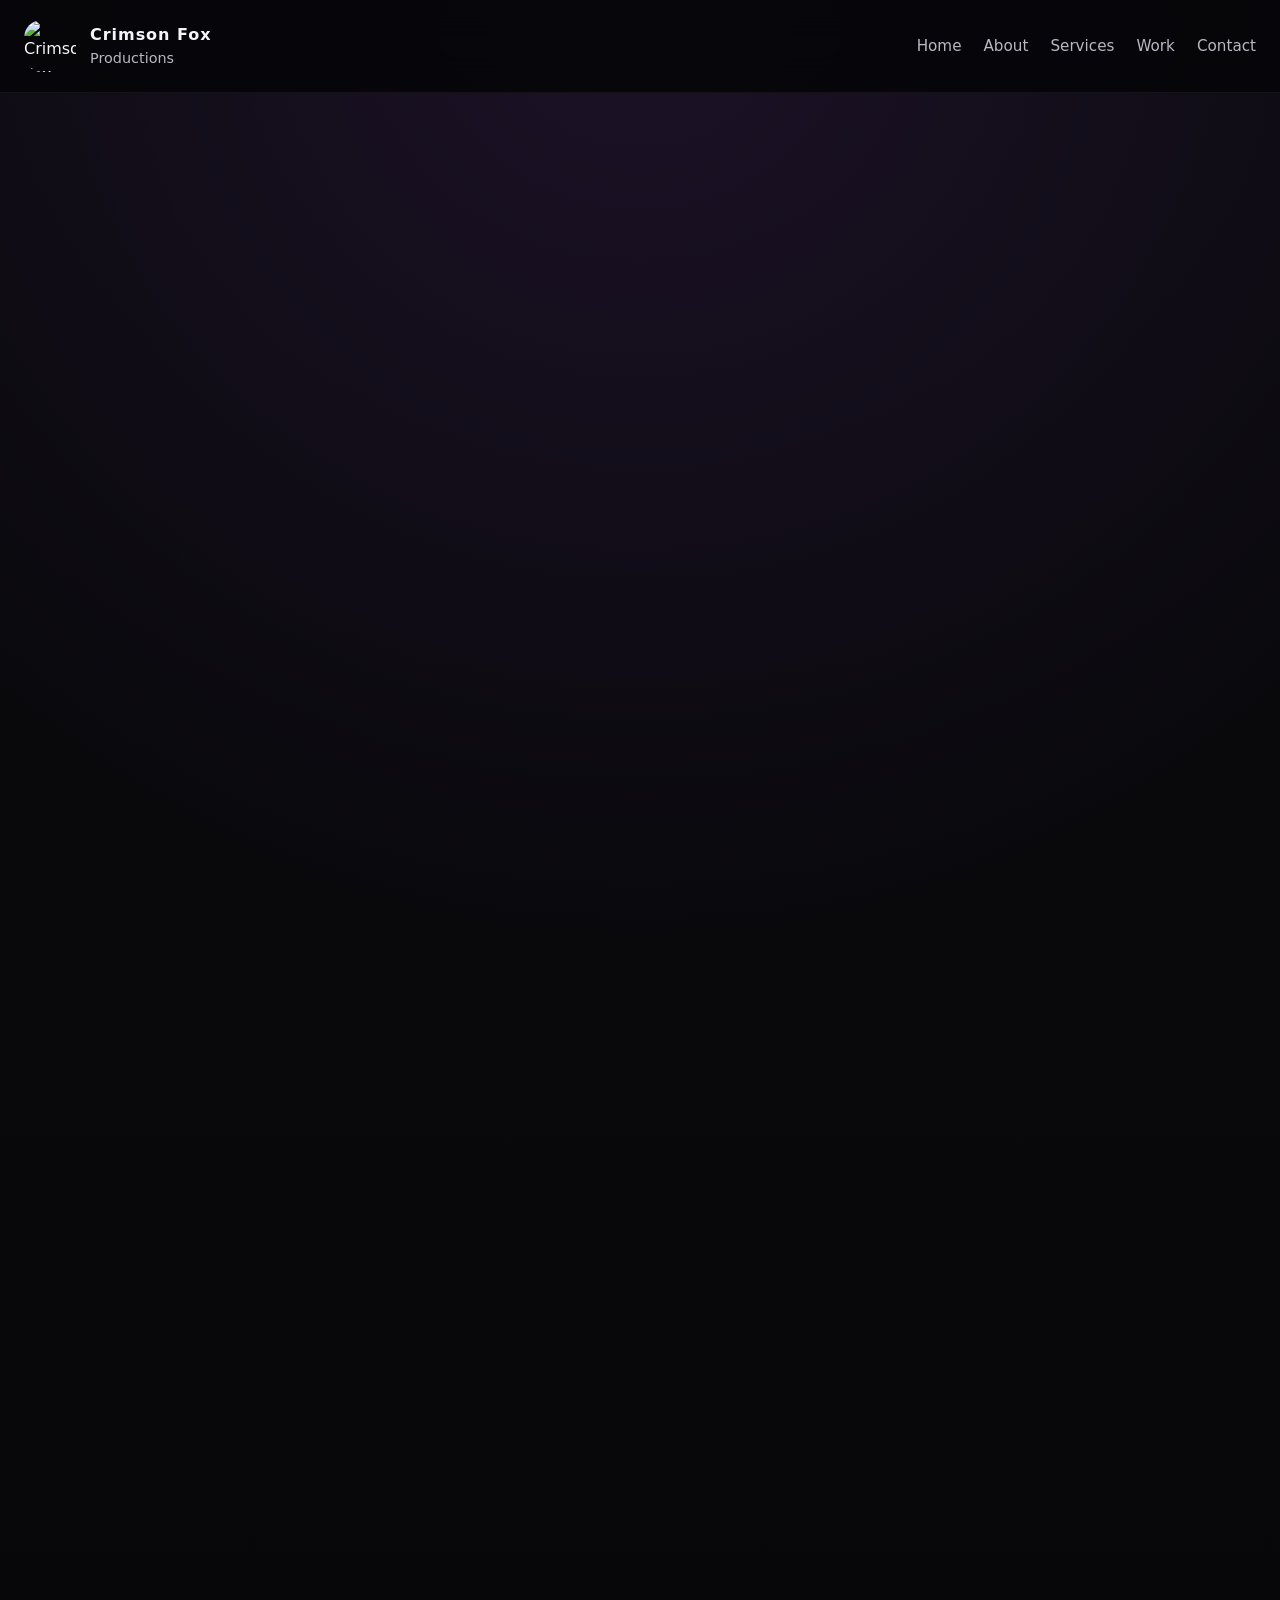
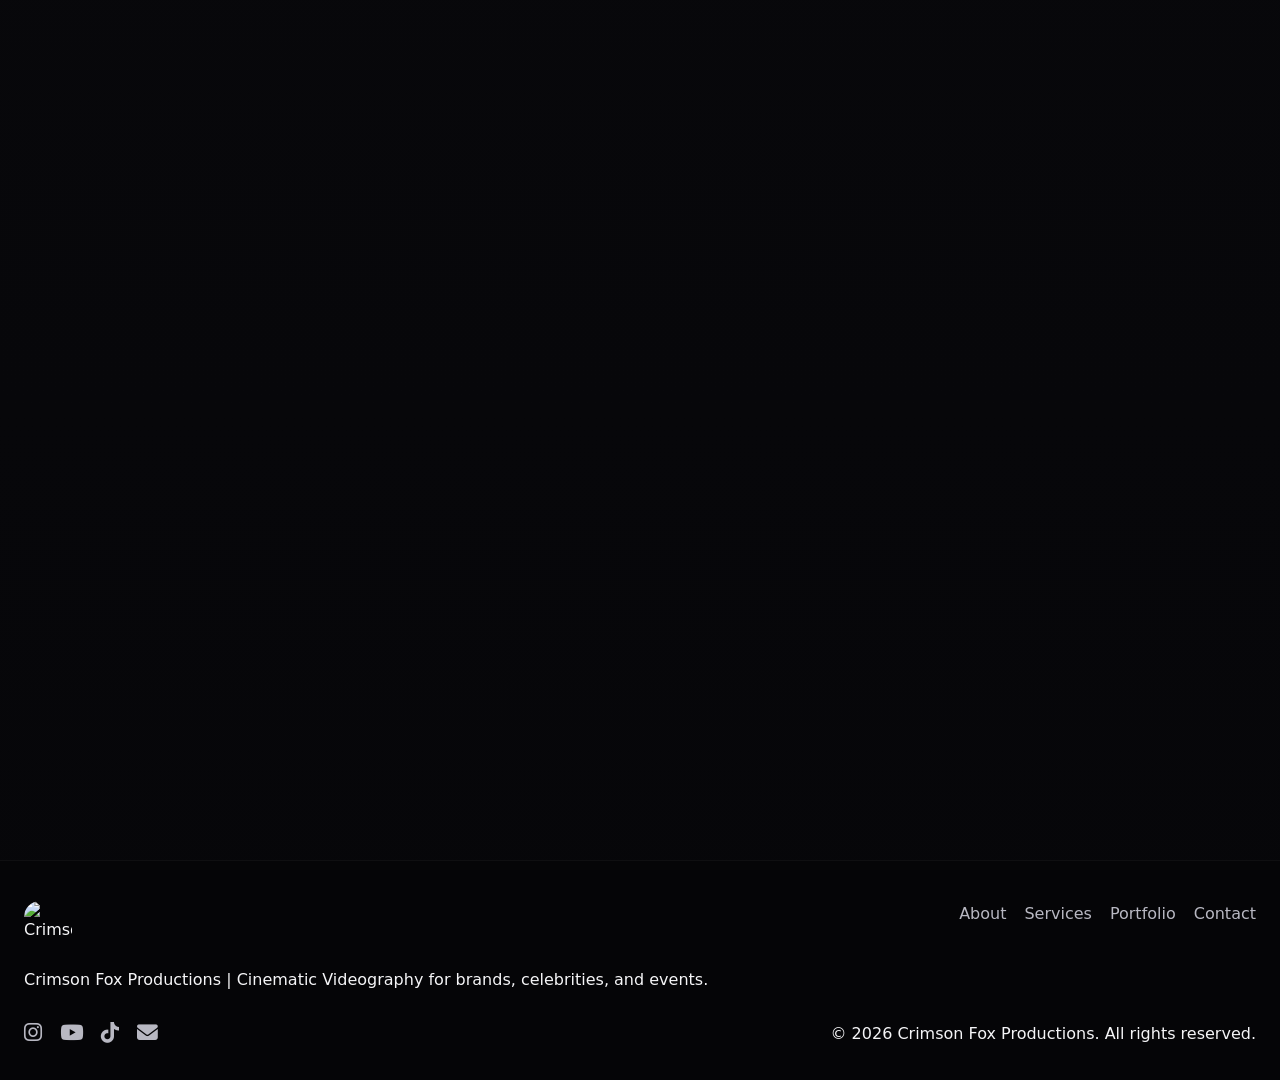
==== projects.html @ b6130e37 "first commit" ====
<!DOCTYPE html>
<html lang="en">
<head>
    <meta charset="UTF-8">
    <meta name="viewport" content="width=device-width, initial-scale=1.0">
    <title>Our Projects | Crimson Fox Productions</title>
    <link rel="stylesheet" href="style.css">
    <link rel="stylesheet" href="https://cdnjs.cloudflare.com/ajax/libs/font-awesome/6.5.0/css/all.min.css" crossorigin="anonymous" referrerpolicy="no-referrer" />
</head>
<body>
    <header class="topbar">
        <div class="brand">
            <img src="asset/IMG_3460.PNG" alt="Crimson Fox Logo" class="logo">
            <div>
                <span class="brand-label">Crimson Fox</span>
                <span class="brand-tag">Productions</span>
            </div>
        </div>
        <button class="menu-toggle" id="menu-toggle" aria-label="Toggle navigation">
            <i class="fas fa-bars"></i>
        </button>
        <nav class="navigation" id="navigation">
            <a href="index.html">Home</a>
            <a href="index.html#about">About</a>
            <a href="index.html#services">Services</a>
            <a href="index.html#work">Work</a>
            <a href="index.html#contact">Contact</a>
        </nav>
    </header>

    <main>
        <section id="our-projects" class="section portfolio reveal">
            <div class="section-heading">
                <span>Our Projects</span>
                <h2>Work across different domains</h2>
            </div>
            <div class="portfolio-grid">
                <article class="project-domain">
                    <h3>Automobiles</h3>
                    <div class="project-embeds">
                        <iframe src="https://www.instagram.com/reel/DThd_-fDQfm/embed/" width="320" height="400" frameborder="0" scrolling="no" allowtransparency="true"></iframe>
                        <a href="https://www.instagram.com/reel/DWITm98CGBz" target="_blank" rel="noreferrer noopener">
                            <img src="https://www.instagram.com/reel/DJLSjQJtHQv" alt="Automobile Reel 2">
                            <span>Automobile Reel 2</span>
                        </a>
                        <a href="https://www.instagram.com/reel/DP0QBcBk-vz/" target="_blank" rel="noreferrer noopener">
                            <img src="https://www.instagram.com/reel/DP0QBcBk-vz" alt="Automobile Reel 3">
                            <span>Automobile Reel 3</span>
                        </a>
                        <a href="https://www.instagram.com/reel/DJLSjQJtHQv/" target="_blank" rel="noreferrer noopener">
                            <img src="PASTE_THUMBNAIL_URL_HERE" alt="Instagram Link 4">
                            <span>Instagram Link 4</span>
                        </a>
                        <a href="PASTE_INSTAGRAM_URL_HERE" target="_blank" rel="noreferrer noopener">
                            <img src="PASTE_THUMBNAIL_URL_HERE" alt="Instagram Link 5">
                            <span>Instagram Link 5</span>
                        </a>
                    </div>
                </article>
                <article class="project-domain">
                    <h3>Food Industry</h3>
                    <div class="project-embeds">
                        <a href="PASTE_INSTAGRAM_URL_HERE" target="_blank" rel="noreferrer noopener">
                            <img src="PASTE_THUMBNAIL_URL_HERE" alt="Hotel Post 1">
                            <span>Hotel Post 1</span>
                        </a>
                        <a href="PASTE_INSTAGRAM_URL_HERE" target="_blank" rel="noreferrer noopener">
                            <img src="PASTE_THUMBNAIL_URL_HERE" alt="Hotel Post 2">
                            <span>Hotel Post 2</span>
                        </a>
                        <a href="PASTE_INSTAGRAM_URL_HERE" target="_blank" rel="noreferrer noopener">
                            <img src="PASTE_THUMBNAIL_URL_HERE" alt="Hotel Post 3">
                            <span>Hotel Post 3</span>
                        </a>
                        <a href="PASTE_INSTAGRAM_URL_HERE" target="_blank" rel="noreferrer noopener">
                            <img src="PASTE_THUMBNAIL_URL_HERE" alt="Hotel Post 4">
                            <span>Hotel Post 4</span>
                        </a>
                        <a href="PASTE_INSTAGRAM_URL_HERE" target="_blank" rel="noreferrer noopener">
                            <img src="PASTE_THUMBNAIL_URL_HERE" alt="Hotel Post 5">
                            <span>Hotel Post 5</span>
                        </a>
                    </div>
                </article>
                <article class="project-domain">
                    <h3>Commercial Industry</h3>
                    <div class="project-embeds">
                        <a href="PASTE_INSTAGRAM_URL_HERE" target="_blank" rel="noreferrer noopener">
                            <img src="PASTE_THUMBNAIL_URL_HERE" alt="Ad Shoot Post 1">
                            <span>Ad Shoot Post 1</span>
                        </a>
                        <a href="PASTE_INSTAGRAM_URL_HERE" target="_blank" rel="noreferrer noopener">
                            <img src="PASTE_THUMBNAIL_URL_HERE" alt="Ad Shoot Post 2">
                            <span>Ad Shoot Post 2</span>
                        </a>
                        <a href="PASTE_INSTAGRAM_URL_HERE" target="_blank" rel="noreferrer noopener">
                            <img src="PASTE_THUMBNAIL_URL_HERE" alt="Ad Shoot Post 3">
                            <span>Ad Shoot Post 3</span>
                        </a>
                        <a href="PASTE_INSTAGRAM_URL_HERE" target="_blank" rel="noreferrer noopener">
                            <img src="PASTE_THUMBNAIL_URL_HERE" alt="Ad Shoot Post 4">
                            <span>Ad Shoot Post 4</span>
                        </a>
                        <a href="PASTE_INSTAGRAM_URL_HERE" target="_blank" rel="noreferrer noopener">
                            <img src="PASTE_THUMBNAIL_URL_HERE" alt="Ad Shoot Post 5">
                            <span>Ad Shoot Post 5</span>
                        </a>
                    </div>
                </article>
                <article class="project-domain">
                    <h3>Clothing Industry</h3>
                    <div class="project-embeds">
                        <a href="PASTE_INSTAGRAM_URL_HERE" target="_blank" rel="noreferrer noopener">
                            <img src="PASTE_THUMBNAIL_URL_HERE" alt="Collab Post 1">
                            <span>Collab Post 1</span>
                        </a>
                        <a href="PASTE_INSTAGRAM_URL_HERE" target="_blank" rel="noreferrer noopener">
                            <img src="PASTE_THUMBNAIL_URL_HERE" alt="Collab Post 2">
                            <span>Collab Post 2</span>
                        </a>
                        <a href="PASTE_INSTAGRAM_URL_HERE" target="_blank" rel="noreferrer noopener">
                            <img src="PASTE_THUMBNAIL_URL_HERE" alt="Collab Post 3">
                            <span>Collab Post 3</span>
                        </a>
                        <a href="PASTE_INSTAGRAM_URL_HERE" target="_blank" rel="noreferrer noopener">
                            <img src="PASTE_THUMBNAIL_URL_HERE" alt="Collab Post 4">
                            <span>Collab Post 4</span>
                        </a>
                        <a href="PASTE_INSTAGRAM_URL_HERE" target="_blank" rel="noreferrer noopener">
                            <img src="PASTE_THUMBNAIL_URL_HERE" alt="Collab Post 5">
                            <span>Collab Post 5</span>
                        </a>
                    </div>
                </article>
                <article class="project-domain">
                    <h3>Real Estate</h3>
                    <div class="project-embeds">
                        <a href="PASTE_INSTAGRAM_URL_HERE" target="_blank" rel="noreferrer noopener">
                            <img src="PASTE_THUMBNAIL_URL_HERE" alt="Events Post 1">
                            <span>Events Post 1</span>
                        </a>
                        <a href="PASTE_INSTAGRAM_URL_HERE" target="_blank" rel="noreferrer noopener">
                            <img src="PASTE_THUMBNAIL_URL_HERE" alt="Events Post 2">
                            <span>Events Post 2</span>
                        </a>
                        <a href="PASTE_INSTAGRAM_URL_HERE" target="_blank" rel="noreferrer noopener">
                            <img src="PASTE_THUMBNAIL_URL_HERE" alt="Events Post 3">
                            <span>Events Post 3</span>
                        </a>
                        <a href="PASTE_INSTAGRAM_URL_HERE" target="_blank" rel="noreferrer noopener">
                            <img src="PASTE_THUMBNAIL_URL_HERE" alt="Events Post 4">
                            <span>Events Post 4</span>
                        </a>
                        <a href="PASTE_INSTAGRAM_URL_HERE" target="_blank" rel="noreferrer noopener">
                            <img src="PASTE_THUMBNAIL_URL_HERE" alt="Events Post 5">
                            <span>Events Post 5</span>
                        </a>
                    </div>
                </article>
            </div>
        </section>
    </main>

    <footer class="footer">
        <div class="footer-content">
            <div>
                <img src="asset/IMG_3460.PNG" alt="Crimson Fox Logo" class="footer-logo">
                <p>Crimson Fox Productions | Cinematic Videography for brands, celebrities, and events.</p>
            </div>
            <div class="footer-links">
                <a href="index.html#about">About</a>
                <a href="index.html#services">Services</a>
                <a href="index.html#work">Portfolio</a>
                <a href="index.html#contact">Contact</a>
            </div>
        </div>
        <div class="footer-bottom">
            <div class="socials">
                <a href="https://www.instagram.com/crimsonfox_productions" aria-label="Instagram"><i class="fab fa-instagram"></i></a>
                <a href="#" aria-label="YouTube"><i class="fab fa-youtube"></i></a>
                <a href="#" aria-label="TikTok"><i class="fab fa-tiktok"></i></a>
                <a href="mailto:crimsonfoxproductions20@gmail.com" aria-label="Email"><i class="fas fa-envelope"></i></a>
            </div>
            <p>&copy; 2026 Crimson Fox Productions. All rights reserved.</p>
        </div>
    </footer>

    <div class="lightbox" id="lightbox">
        <div class="lightbox-inner">
            <button class="lightbox-close" id="lightbox-close" aria-label="Close lightbox">&times;</button>
            <div class="lightbox-content">
                <video id="lightbox-video" controls></video>
                <div class="lightbox-copy">
                    <h3 id="lightbox-title"></h3>
                    <p id="lightbox-description"></p>
                </div>
            </div>
        </div>
    </div>

    <script src="script.js"></script>
</body>
</html>
---- style.css ----
:root {
    --bg: #060609;
    --surface: #111214;
    --surface-strong: #181a1f;
    --text: #f5f5f7;
    --muted: #b8b8c2;
    --primary: #a24ce7;
    --primary-soft: rgba(162, 76, 231, 0.12);
    --accent: #ff6c6c;
    --border: rgba(255, 255, 255, 0.08);
    --radius: 24px;
}

* {
    margin: 0;
    padding: 0;
    box-sizing: border-box;
}

html {
    scroll-behavior: smooth;
}

body {
    background: radial-gradient(circle at top, rgba(162, 76, 231, 0.12), transparent 35%),
        linear-gradient(180deg, #0a0a0d 0%, #060609 100%);
    color: var(--text);
    font-family: Inter, system-ui, -apple-system, BlinkMacSystemFont, 'Segoe UI', sans-serif;
    line-height: 1.6;
}

img {
    max-width: 100%;
    display: block;
}

a {
    color: inherit;
    text-decoration: none;
}

button,
input,
textarea,
a.btn {
    font: inherit;
}

.topbar {
    position: sticky;
    top: 0;
    z-index: 20;
    display: flex;
    align-items: center;
    justify-content: space-between;
    gap: 1rem;
    padding: 20px 24px;
    background: rgba(6, 6, 9, 0.92);
    backdrop-filter: blur(18px);
    border-bottom: 1px solid rgba(255, 255, 255, 0.05);
}

.brand {
    display: flex;
    align-items: center;
    gap: 14px;
}

.brand img {
    width: 52px;
    height: 52px;
    border-radius: 18px;
    object-fit: cover;
}

.brand-label {
    display: block;
    font-weight: 700;
    letter-spacing: 0.06em;
}

.brand-tag {
    display: block;
    font-size: 0.9rem;
    color: var(--muted);
}

.navigation {
    display: flex;
    align-items: center;
    gap: 22px;
    flex-wrap: wrap;
}

.navigation a {
    color: var(--muted);
    font-size: 0.95rem;
    transition: color 0.25s ease;
}

.navigation a:hover {
    color: var(--text);
}

.menu-toggle {
    display: none;
    border: none;
    background: transparent;
    color: var(--text);
    font-size: 1.3rem;
}

main {
    padding: 0 24px 48px;
    max-width: 1280px;
    margin: 0 auto;
}

.hero-copy {
    max-width: 620px;
}

.eyebrow {
    display: inline-flex;
    align-items: center;
    gap: 10px;
    color: var(--primary);
    text-transform: uppercase;
    letter-spacing: 0.16em;
    font-size: 0.82rem;
    margin-bottom: 18px;
}

.hero-copy h1 {
    font-size: clamp(2.8rem, 4.4vw, 4.8rem);
    line-height: 1.02;
    max-width: 10ch;
    margin-bottom: 24px;
}

.hero-copy p {
    color: var(--muted);
    font-size: 1rem;
    margin-bottom: 30px;
    max-width: 34rem;
}

.hero-actions {
    display: flex;
    flex-wrap: wrap;
    gap: 16px;
}

.btn {
    display: inline-flex;
    align-items: center;
    justify-content: center;
    padding: 14px 26px;
    border-radius: 999px;
    transition: transform 0.2s ease, background 0.2s ease, color 0.2s ease;
    border: 1px solid transparent;
}

.btn:hover {
    transform: translateY(-1px);
}

.btn-primary {
    background: linear-gradient(135deg, var(--primary), #7f43db);
    color: #fff;
}

.btn-secondary {
    background: rgba(255, 255, 255, 0.08);
    color: var(--text);
    border-color: rgba(255, 255, 255, 0.08);
}

.hero {
    display: grid;
    grid-template-columns: 1.1fr 0.9fr;
    align-items: center;
    gap: 40px;
    min-height: calc(100vh - 100px);
    padding: 40px 0 60px;
}

.hero-media {
    display: grid;
    gap: 24px;
}


.video-card {
    background: linear-gradient(180deg, rgba(255,255,255,0.05), rgba(255,255,255,0.02));
    border: 1px solid var(--border);
    border-radius: var(--radius);
    overflow: hidden;
    box-shadow: 0 28px 80px rgba(0, 0, 0, 0.25);
}

.video-card video {
    width: 100%;
    height: 100%;
    display: block;
    min-height: 320px;
    object-fit: cover;
}

.hero-stats {
    display: grid;
    grid-template-columns: repeat(3, minmax(0, 1fr));
    gap: 16px;
}

.hero-stats div {
    padding: 22px;
    border-radius: var(--radius);
    background: rgba(255, 255, 255, 0.04);
    border: 1px solid rgba(255, 255, 255, 0.06);
}

.hero-stats strong {
    display: block;
    font-size: 1.8rem;
    margin-bottom: 8px;
}

.section {
    margin-top: 20px;
}

.section-heading {
    margin-bottom: 28px;
}

.section-heading span {
    display: inline-block;
    margin-bottom: 12px;
    font-size: 0.85rem;
    letter-spacing: 0.18em;
    color: var(--primary);
    text-transform: uppercase;
}

.section-heading h2 {
    font-size: clamp(2.1rem, 2.7vw, 3rem);
    line-height: 1.05;
}

.about-grid,
.service-grid,
.portfolio-grid {
    display: grid;
    gap: 24px;
}

.about-grid {
    grid-template-columns: repeat(2, minmax(0, 1fr));
}

.about-grid > div {
    background: var(--surface);
    border: 1px solid rgba(255, 255, 255, 0.06);
    border-radius: var(--radius);
    padding: 26px;
}

.about-grid p {
    color: var(--muted);
}

.service-grid {
    grid-template-columns: repeat(3, minmax(0, 1fr));
}

.service-card {
    padding: 28px;
    border-radius: var(--radius);
    border: 1px solid rgba(255, 255, 255, 0.08);
    transition: all 0.35s ease;
    position: relative;
    overflow: hidden;
    display: flex;
    flex-direction: column;
    min-height: 280px;
    justify-content: space-between;
    backdrop-filter: blur(10px);
}

.service-card::before {
    content: '';
    position: absolute;
    inset: 0;
    background-size: 150%;
    background-position: center;
    opacity: 0.15;
    z-index: 0;
    transition: all 0.35s ease;
}

.service-card:nth-child(1) {
    background: linear-gradient(135deg, rgba(162, 76, 231, 0.12), rgba(162, 76, 231, 0.04));
}

.service-card:nth-child(1)::before {
    background-image: linear-gradient(135deg, #a24ce7 0%, #7f43db 100%);
}

.service-card:nth-child(2) {
    background: linear-gradient(135deg, rgba(255, 108, 108, 0.1), rgba(255, 108, 108, 0.02));
}

.service-card:nth-child(2)::before {
    background-image: linear-gradient(135deg, #ff6c6c 0%, #e63946 100%);
}

.service-card:nth-child(3) {
    background: linear-gradient(135deg, rgba(61, 150, 255, 0.1), rgba(61, 150, 255, 0.02));
}

.service-card:nth-child(3)::before {
    background-image: linear-gradient(135deg, #3d96ff 0%, #0066ff 100%);
}

.service-card:nth-child(4) {
    background: linear-gradient(135deg, rgba(86, 255, 166, 0.1), rgba(86, 255, 166, 0.02));
}

.service-card:nth-child(4)::before {
    background-image: linear-gradient(135deg, #56ffa6 0%, #00d67f 100%);
}

.service-card:nth-child(5) {
    background: linear-gradient(135deg, rgba(255, 200, 87, 0.1), rgba(255, 200, 87, 0.02));
}

.service-card:nth-child(5)::before {
    background-image: linear-gradient(135deg, #ffc857 0%, #ff9800 100%);
}

.service-card:hover {
    transform: translateY(-12px);
    border-color: rgba(255, 255, 255, 0.15);
    box-shadow: 0 24px 48px rgba(0, 0, 0, 0.3);
    background-position: center;
}

.service-card:hover::before {
    opacity: 0.25;
    background-size: 120%;
}

.service-card i {
    display: inline-flex;
    align-items: center;
    justify-content: center;
    width: 68px;
    height: 68px;
    margin-bottom: 22px;
    border-radius: 16px;
    background: linear-gradient(135deg, rgba(255, 255, 255, 0.1), rgba(255, 255, 255, 0.05));
    color: #fff;
    font-size: 2rem;
    position: relative;
    z-index: 1;
    box-shadow: 0 8px 24px rgba(0, 0, 0, 0.15);
}

.service-card:nth-child(1) i {
    background: linear-gradient(135deg, rgba(162, 76, 231, 0.3), rgba(162, 76, 231, 0.15));
    color: #ff6fe0;
}

.service-card:nth-child(2) i {
    background: linear-gradient(135deg, rgba(255, 108, 108, 0.3), rgba(255, 108, 108, 0.15));
    color: #ff6c6c;
}

.service-card:nth-child(3) i {
    background: linear-gradient(135deg, rgba(61, 150, 255, 0.3), rgba(61, 150, 255, 0.15));
    color: #3d96ff;
}

.service-card:nth-child(4) i {
    background: linear-gradient(135deg, rgba(86, 255, 166, 0.3), rgba(86, 255, 166, 0.15));
    color: #56ffa6;
}

.service-card:nth-child(5) i {
    background: linear-gradient(135deg, rgba(255, 200, 87, 0.3), rgba(255, 200, 87, 0.15));
    color: #ffc857;
}

.service-card h3 {
    font-size: 1.25rem;
    margin-bottom: 12px;
    position: relative;
    z-index: 1;
    font-weight: 600;
}

.service-card p {
    color: var(--muted);
    line-height: 1.7;
    position: relative;
    z-index: 1;
    font-size: 0.95rem;
}

.projects-grid {
    display: grid;
    gap: 24px;
    grid-template-columns: repeat(auto-fit, minmax(300px, 1fr));
}

.project-domain {
    display: flex;
    justify-content: center;
    align-items: center;
    border-radius: var(--radius);
    overflow: hidden;
    background: rgba(255, 255, 255, 0.02);
    border: 1px solid rgba(255, 255, 255, 0.05);
    padding: 26px;
    min-height: auto;
    flex-direction: column;
    gap: 18px;
    text-align: center;
}

.project-domain h3 {
    font-size: 1.8rem;
    margin: 0 0 20px 0;
    color: var(--primary);
    font-weight: 700;
    text-align: center;
    text-transform: uppercase;
    letter-spacing: 0.05em;
}

.project-domain p {
    color: var(--muted);
    margin: 0;
}

.project-embeds {
    display: grid;
    gap: 18px;
    grid-template-columns: repeat(auto-fit, minmax(180px, 1fr));
    justify-items: stretch;
}

.project-embeds a {
    position: relative;
    display: inline-flex;
    align-items: center;
    justify-content: flex-start;
    padding: 14px 16px;
    border-radius: 18px;
    text-decoration: none;
    color: #fff;
    background: linear-gradient(135deg, rgba(255,255,255,0.1), rgba(255,255,255,0.05));
    border: 1px solid rgba(255, 255, 255, 0.12);
    transition: transform 0.18s ease, background 0.18s ease, box-shadow 0.18s ease;
    min-height: 70px;
    text-align: left;
    gap: 12px;
}

.project-embeds a img {
    width: 50px;
    height: 50px;
    border-radius: 12px;
    object-fit: cover;
    flex-shrink: 0;
}

.project-embeds a span {
    flex: 1;
    font-size: 14px;
    font-weight: 500;
}

.project-embeds a:hover {
    transform: translateY(-2px);
    background: linear-gradient(135deg, rgba(255,255,255,0.18), rgba(255,255,255,0.08));
    box-shadow: 0 12px 35px rgba(0,0,0,0.12);
}

.project-embeds iframe {
    width: 100%;
    max-width: 320px;
    height: 400px;
    border-radius: 18px;
    border: 1px solid rgba(255, 255, 255, 0.12);
}

.project-links {
    list-style: none;
    padding: 0;
    margin: 0;
    display: grid;
    gap: 10px;
}

.project-links a {
    display: inline-flex;
    align-items: center;
    padding: 12px 16px;
    border-radius: 16px;
    background: rgba(255, 255, 255, 0.05);
    border: 1px solid rgba(255, 255, 255, 0.08);
    color: var(--text);
    transition: all 0.2s ease;
    text-decoration: none;
}

.project-links a:hover {
    background: rgba(162, 76, 231, 0.16);
    border-color: rgba(162, 76, 231, 0.25);
    transform: translateY(-1px);
}

.portfolio-grid {
    grid-template-columns: repeat(2, minmax(0, 1fr));
}

.portfolio-card {
    display: grid;
    grid-template-columns: 140px 1fr;
    gap: 18px;
    align-items: center;
    padding: 22px 22px 22px 20px;
    border-radius: var(--radius);
    background: rgba(255, 255, 255, 0.04);
    border: 1px solid rgba(255, 255, 255, 0.05);
    cursor: pointer;
    transition: transform 0.2s ease, border-color 0.2s ease, background 0.2s ease;
}

.portfolio-card:hover {
    transform: translateY(-4px);
    background: rgba(255, 255, 255, 0.06);
    border-color: rgba(162, 76, 231, 0.25);
}

.portfolio-thumb {
    width: 100%;
    min-height: 130px;
    border-radius: 20px;
    background-size: cover;
    background-position: center;
    box-shadow: inset 0 0 0 1px rgba(255,255,255,0.04);
}

.portfolio-thumb-1 {
    background-image: linear-gradient(135deg, rgba(162, 76, 231, 0.75), rgba(42, 14, 81, 0.85));
}

.portfolio-thumb-2 {
    background-image: linear-gradient(135deg, rgba(255, 108, 108, 0.85), rgba(90, 22, 48, 0.9));
}

.portfolio-thumb-3 {
    background-image: linear-gradient(135deg, rgba(61, 150, 255, 0.85), rgba(17, 32, 65, 0.9));
}

.portfolio-thumb-4 {
    background-image: linear-gradient(135deg, rgba(86, 255, 166, 0.85), rgba(11, 56, 38, 0.9));
}

.portfolio-card h3 {
    margin-bottom: 10px;
}

.portfolio-card p {
    color: var(--muted);
    line-height: 1.7;
}

.portfolio-card-new { display: flex; flex-direction: column; gap: 16px; padding: 18px; border-radius: var(--radius); background: rgba(255, 255, 255, 0.04); border: 1px solid rgba(255, 255, 255, 0.05); transition: transform 0.2s ease, border-color 0.2s ease, background 0.2s ease; } .portfolio-card-new:hover { transform: translateY(-4px); background: rgba(255, 255, 255, 0.06); border-color: rgba(162, 76, 231, 0.25); } .portfolio-info { display: flex; flex-direction: column; gap: 10px; } .portfolio-info h3 { font-size: 1.05rem; margin: 0; } .portfolio-info p { color: var(--muted); font-size: 0.9rem; margin: 0; } .portfolio-link { display: inline-flex; align-items: center; gap: 8px; color: var(--primary); font-size: 0.9rem; font-weight: 500; transition: gap 0.2s ease; } .portfolio-link:hover { gap: 12px; } .portfolio-link i { font-size: 0.75rem; }

.ig-embed-container { display: flex; justify-content: center; align-items: center; border-radius: var(--radius); overflow: hidden; background: rgba(255, 255, 255, 0.02); border: 1px solid rgba(255, 255, 255, 0.05); padding: 12px; min-height: 500px; } .ig-embed-container .instagram-media { max-width: 100% !important; margin: 0 !important; }

.contact-card {
    display: flex;
    align-items: center;
    justify-content: space-between;
    gap: 24px;
    padding: 34px;
    border-radius: var(--radius);
    background: linear-gradient(180deg, rgba(255,255,255,0.06), rgba(255,255,255,0.02));
    border: 1px solid rgba(255, 255, 255, 0.05);
}

.contact-card span {
    display: inline-block;
    margin-bottom: 14px;
    color: var(--primary);
    text-transform: uppercase;
    letter-spacing: 0.18em;
    font-size: 0.85rem;
}

.contact-card h2 {
    font-size: clamp(2rem, 2.8vw, 2.6rem);
    margin-bottom: 16px;
}

.contact-card p {
    color: var(--muted);
    max-width: 48rem;
}

.contact-options {
    display: flex;
    flex-direction: column;
    gap: 12px;
    min-width: 200px;
}

.contact-options .btn {
    display: flex;
    align-items: center;
    gap: 12px;
    justify-content: center;
    text-decoration: none;
}

.contact-options .btn i {
    font-size: 1rem;
}

.footer {
    padding: 40px 24px 30px;
    background: #050507;
    border-top: 1px solid rgba(255, 255, 255, 0.04);
}

.footer-content {
    display: flex;
    align-items: flex-start;
    justify-content: space-between;
    gap: 24px;
    flex-wrap: wrap;
    margin-bottom: 24px;
}

.footer-logo {
    width: 48px;
    height: 48px;
    border-radius: 16px;
    object-fit: cover;
    margin-bottom: 18px;
}

.footer-links {
    display: flex;
    gap: 18px;
    flex-wrap: wrap;
}

.footer-links a {
    color: var(--muted);
}

.footer-bottom {
    display: flex;
    align-items: center;
    justify-content: space-between;
    gap: 24px;
    flex-wrap: wrap;
}

.footer-bottom .socials {
    display: flex;
    gap: 18px;
    font-size: 1.3rem;
}

.footer-bottom .socials a {
    color: var(--muted);
}

.lightbox {
    position: fixed;
    inset: 0;
    display: none;
    align-items: center;
    justify-content: center;
    background: rgba(0, 0, 0, 0.82);
    padding: 24px;
    z-index: 50;
}

.lightbox.visible {
    display: flex;
}

.lightbox-inner {
    width: min(100%, 960px);
    background: rgba(12, 12, 16, 0.98);
    border: 1px solid rgba(255, 255, 255, 0.08);
    border-radius: 28px;
    overflow: hidden;
}

.lightbox-close {
    position: absolute;
    right: 24px;
    top: 24px;
    border: none;
    background: transparent;
    color: var(--text);
    font-size: 2.4rem;
    cursor: pointer;
}

.lightbox-content {
    display: grid;
    grid-template-columns: 1.3fr 0.9fr;
    min-height: 420px;
}

.lightbox-content video {
    width: 100%;
    height: 100%;
    object-fit: cover;
}

.lightbox-copy {
    padding: 32px;
    display: flex;
    flex-direction: column;
    justify-content: center;
}

.lightbox-copy h3 {
    font-size: 2rem;
    margin-bottom: 18px;
}

.lightbox-copy p {
    color: var(--muted);
    line-height: 1.8;
}

.reveal {
    opacity: 0;
    transform: translateY(24px);
    transition: opacity 0.6s ease, transform 0.6s ease;
}

.reveal.visible {
    opacity: 1;
    transform: translateY(0);
}

@media (max-width: 980px) {
    .hero {
        grid-template-columns: 1fr;
        min-height: auto;
    }

    .hero-stats {
        grid-template-columns: repeat(2, minmax(0, 1fr));
    }

    .service-grid,
    .portfolio-grid {
        grid-template-columns: 1fr;
    }

    .portfolio-card {
        grid-template-columns: 1fr;
    }

    .lightbox-content {
        grid-template-columns: 1fr;
    }
}

@media (max-width: 720px) {
    .topbar {
        flex-wrap: wrap;
    }

    .navigation {
        position: absolute;
        inset: auto 24px 0;
        flex-direction: column;
        align-items: flex-start;
        gap: 16px;
        padding: 18px 20px;
        margin-top: 80px;
        width: calc(100% - 48px);
        max-width: 400px;
        background: rgba(10, 10, 13, 0.96);
        border-radius: 24px;
        border: 1px solid rgba(255, 255, 255, 0.06);
        transform: scaleY(0);
        transform-origin: top;
        transition: transform 0.25s ease;
        visibility: hidden;
    }

    .navigation.open {
        visibility: visible;
        transform: scaleY(1);
    }

    .menu-toggle {
        display: inline-flex;
    }

    .about-grid {
        grid-template-columns: 1fr;
    }

    .hero-stats {
        grid-template-columns: 1fr;
    }

    .contact-card {
        flex-direction: column;
        align-items: flex-start;
    }

    .contact-options {
        flex-direction: row;
        flex-wrap: wrap;
        width: 100%;
        min-width: unset;
    }
}
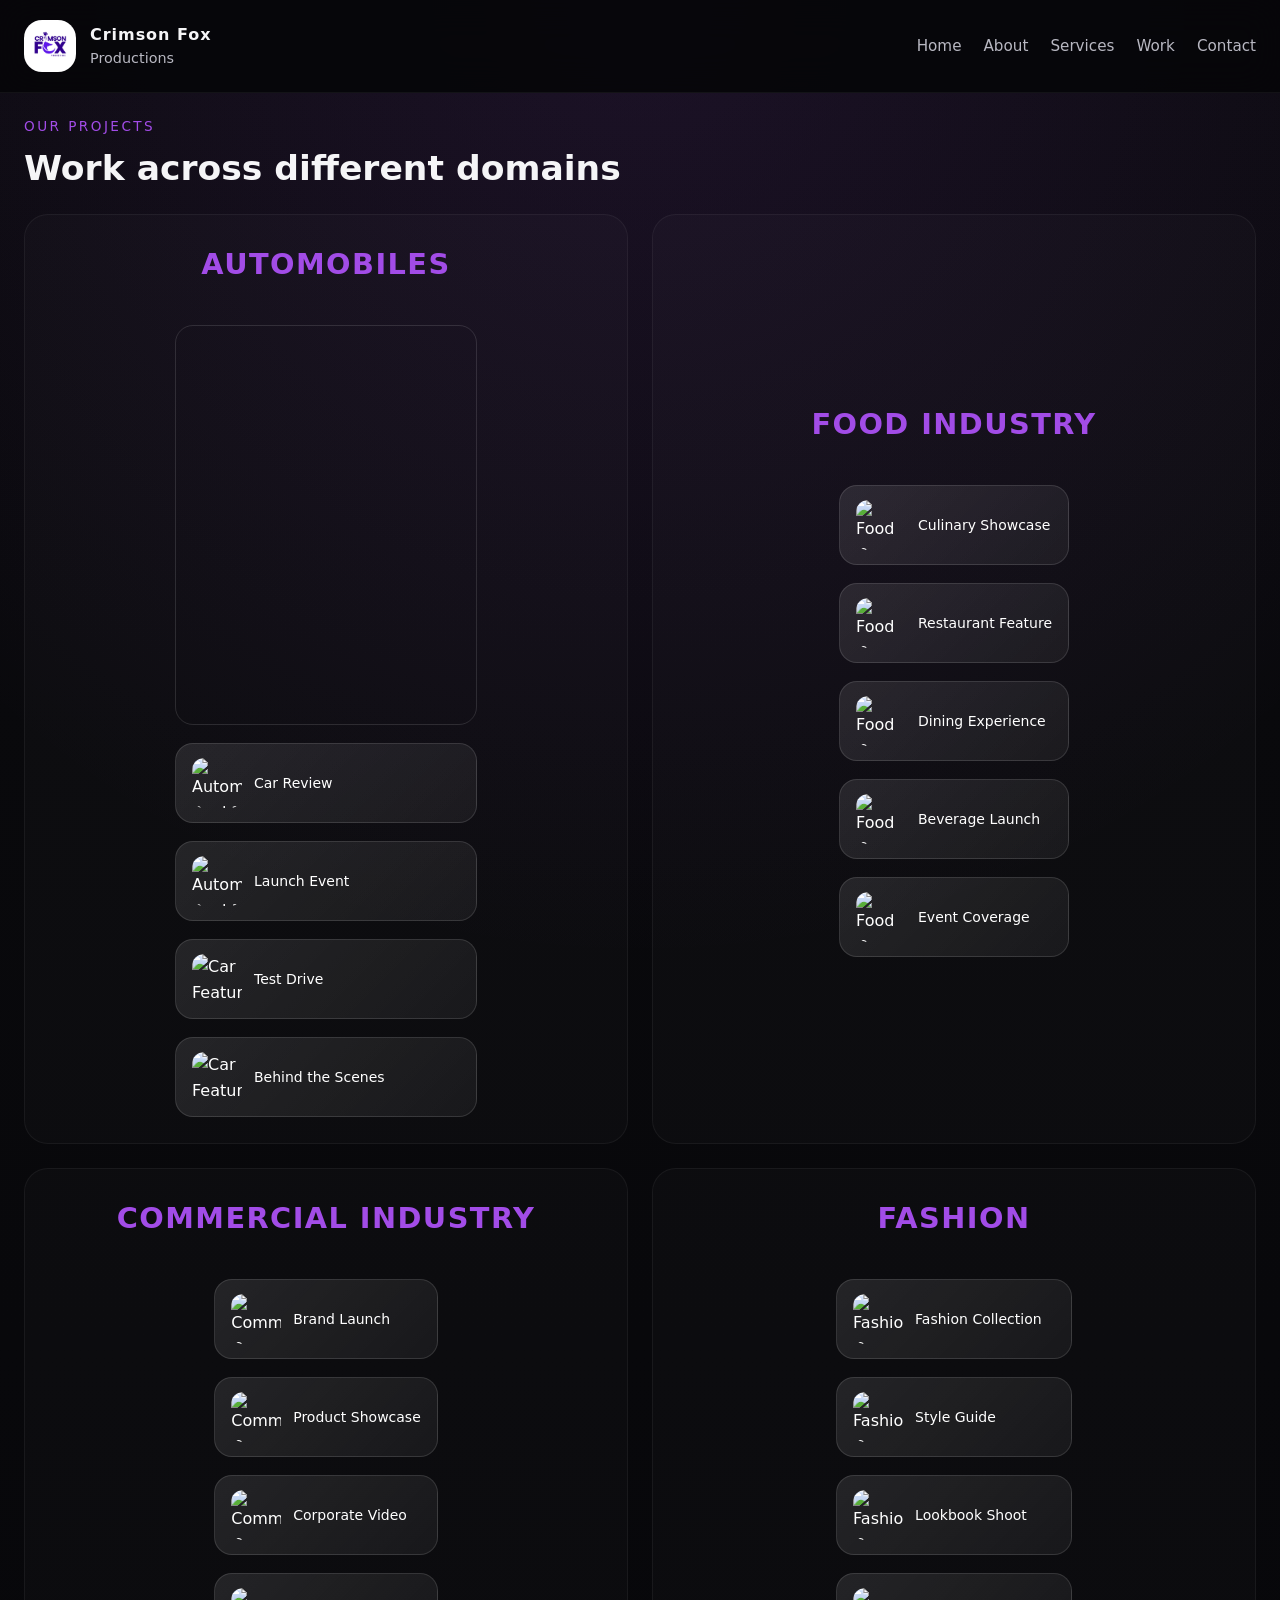
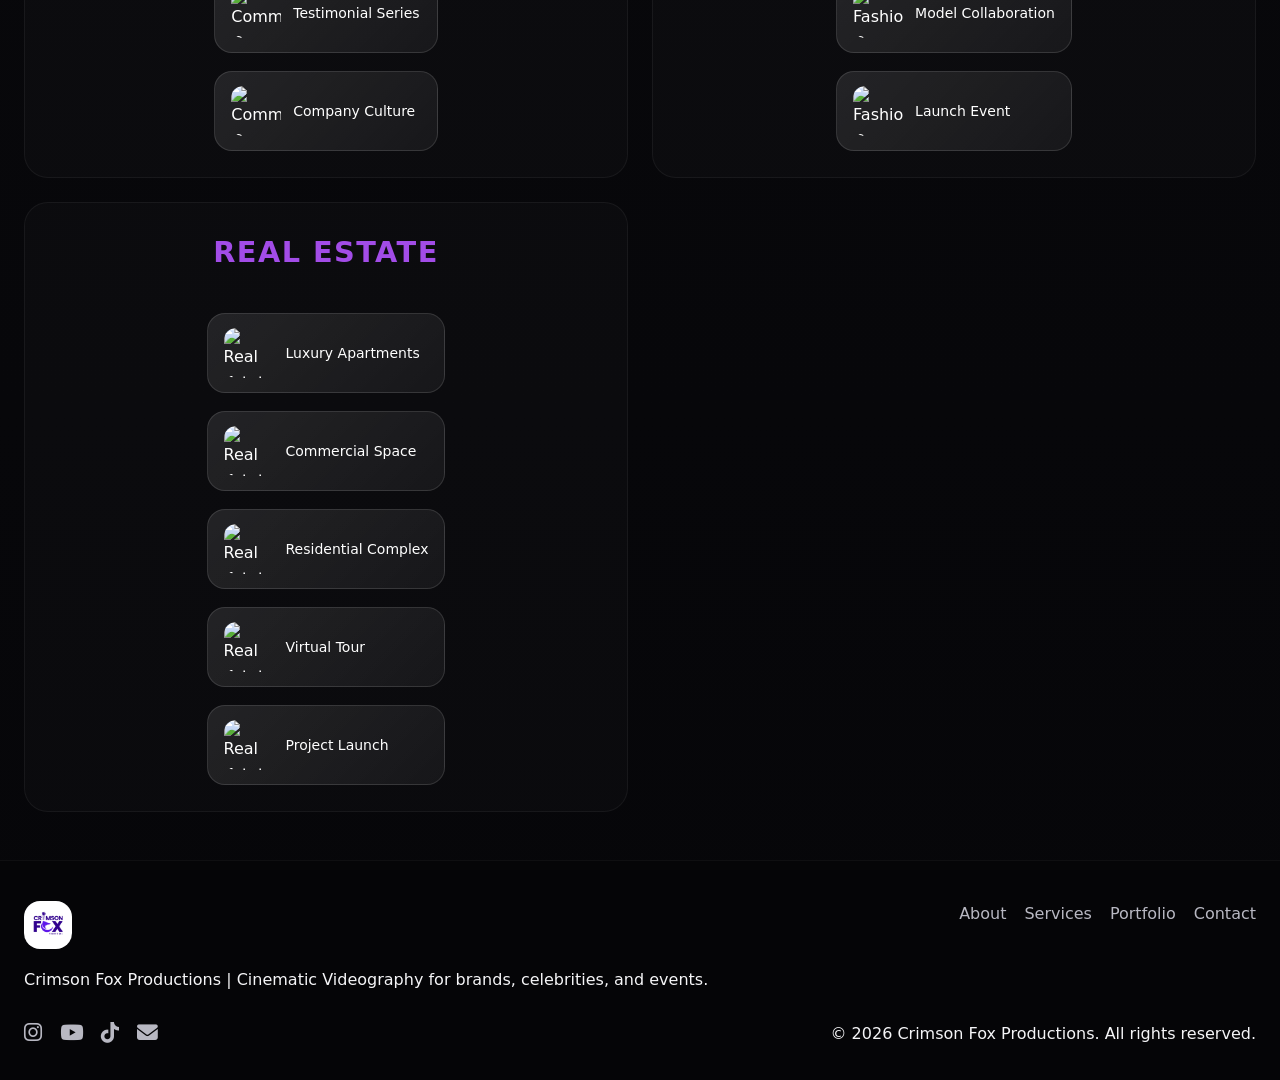
==== commit c76fb5fe: "HELLO" ====
--- a/projects.html
+++ b/projects.html
@@ -39,121 +39,121 @@
                     <h3>Automobiles</h3>
                     <div class="project-embeds">
                         <iframe src="https://www.instagram.com/reel/DThd_-fDQfm/embed/" width="320" height="400" frameborder="0" scrolling="no" allowtransparency="true"></iframe>
-                        <a href="https://www.instagram.com/reel/DWITm98CGBz" target="_blank" rel="noreferrer noopener">
-                            <img src="https://www.instagram.com/reel/DJLSjQJtHQv" alt="Automobile Reel 2">
-                            <span>Automobile Reel 2</span>
-                        </a>
-                        <a href="https://www.instagram.com/reel/DP0QBcBk-vz/" target="_blank" rel="noreferrer noopener">
-                            <img src="https://www.instagram.com/reel/DP0QBcBk-vz" alt="Automobile Reel 3">
-                            <span>Automobile Reel 3</span>
-                        </a>
-                        <a href="https://www.instagram.com/reel/DJLSjQJtHQv/" target="_blank" rel="noreferrer noopener">
-                            <img src="PASTE_THUMBNAIL_URL_HERE" alt="Instagram Link 4">
-                            <span>Instagram Link 4</span>
-                        </a>
-                        <a href="PASTE_INSTAGRAM_URL_HERE" target="_blank" rel="noreferrer noopener">
-                            <img src="PASTE_THUMBNAIL_URL_HERE" alt="Instagram Link 5">
-                            <span>Instagram Link 5</span>
+                        <a href="https://www.instagram.com/crimsonfox_productions" target="_blank" rel="noreferrer noopener">
+                            <img src="https://via.placeholder.com/300x400/ff6c6c/f5f5f7?text=Car+Showcase+2" alt="Automobile Reel 2">
+                            <span>Car Review</span>
+                        </a>
+                        <a href="https://www.instagram.com/reel/DWB2-yQjP-O" target="_blank" rel="noreferrer noopener">
+                            <img src="https://via.placeholder.com/300x400/ff6c6c/f5f5f7?text=Car+Showcase+3" alt="Automobile Reel 3">
+                            <span>Launch Event</span>
+                        </a>
+                        <a href="https://www.instagram.com/reel/DWB2-yQjP-O" target="_blank" rel="noreferrer noopener">
+                            <img src="https://via.placeholder.com/300x400/ff6c6c/f5f5f7?text=Car+Showcase+4" alt="Car Feature 4">
+                            <span>Test Drive</span>
+                        </a>
+                        <a href="https://www.instagram.com/crimsonfox_productions" target="_blank" rel="noreferrer noopener">
+                            <img src="https://via.placeholder.com/300x400/ff6c6c/f5f5f7?text=Car+Showcase+5" alt="Car Feature 5">
+                            <span>Behind the Scenes</span>
                         </a>
                     </div>
                 </article>
                 <article class="project-domain">
                     <h3>Food Industry</h3>
                     <div class="project-embeds">
-                        <a href="PASTE_INSTAGRAM_URL_HERE" target="_blank" rel="noreferrer noopener">
-                            <img src="PASTE_THUMBNAIL_URL_HERE" alt="Hotel Post 1">
-                            <span>Hotel Post 1</span>
-                        </a>
-                        <a href="PASTE_INSTAGRAM_URL_HERE" target="_blank" rel="noreferrer noopener">
-                            <img src="PASTE_THUMBNAIL_URL_HERE" alt="Hotel Post 2">
-                            <span>Hotel Post 2</span>
-                        </a>
-                        <a href="PASTE_INSTAGRAM_URL_HERE" target="_blank" rel="noreferrer noopener">
-                            <img src="PASTE_THUMBNAIL_URL_HERE" alt="Hotel Post 3">
-                            <span>Hotel Post 3</span>
-                        </a>
-                        <a href="PASTE_INSTAGRAM_URL_HERE" target="_blank" rel="noreferrer noopener">
-                            <img src="PASTE_THUMBNAIL_URL_HERE" alt="Hotel Post 4">
-                            <span>Hotel Post 4</span>
-                        </a>
-                        <a href="PASTE_INSTAGRAM_URL_HERE" target="_blank" rel="noreferrer noopener">
-                            <img src="PASTE_THUMBNAIL_URL_HERE" alt="Hotel Post 5">
-                            <span>Hotel Post 5</span>
+                        <a href="https://www.instagram.com/reel/DW37K8MDDgv/" target="_blank" rel="noreferrer noopener">
+                            <img src="https://via.placeholder.com/300x400/a24ce7/f5f5f7?text=Food+Campaign+1" alt="Food Campaign 1">
+                            <span>Culinary Showcase</span>
+                        </a>
+                        <a href="http://instagram.com/reel/DVqi6zgjJug/" target="_blank" rel="noreferrer noopener">
+                            <img src="https://via.placeholder.com/300x400/a24ce7/f5f5f7?text=Food+Campaign+2" alt="Food Campaign 2">
+                            <span>Restaurant Feature</span>
+                        </a>
+                        <a href="https://www.instagram.com/crimsonfox_productions" target="_blank" rel="noreferrer noopener">
+                            <img src="https://via.placeholder.com/300x400/a24ce7/f5f5f7?text=Food+Campaign+3" alt="Food Campaign 3">
+                            <span>Dining Experience</span>
+                        </a>
+                        <a href="https://www.instagram.com/crimsonfox_productions" target="_blank" rel="noreferrer noopener">
+                            <img src="https://via.placeholder.com/300x400/a24ce7/f5f5f7?text=Food+Campaign+4" alt="Food Campaign 4">
+                            <span>Beverage Launch</span>
+                        </a>
+                        <a href="https://www.instagram.com/crimsonfox_productions" target="_blank" rel="noreferrer noopener">
+                            <img src="https://via.placeholder.com/300x400/a24ce7/f5f5f7?text=Food+Campaign+5" alt="Food Campaign 5">
+                            <span>Event Coverage</span>
                         </a>
                     </div>
                 </article>
                 <article class="project-domain">
                     <h3>Commercial Industry</h3>
                     <div class="project-embeds">
-                        <a href="PASTE_INSTAGRAM_URL_HERE" target="_blank" rel="noreferrer noopener">
-                            <img src="PASTE_THUMBNAIL_URL_HERE" alt="Ad Shoot Post 1">
-                            <span>Ad Shoot Post 1</span>
-                        </a>
-                        <a href="PASTE_INSTAGRAM_URL_HERE" target="_blank" rel="noreferrer noopener">
-                            <img src="PASTE_THUMBNAIL_URL_HERE" alt="Ad Shoot Post 2">
-                            <span>Ad Shoot Post 2</span>
-                        </a>
-                        <a href="PASTE_INSTAGRAM_URL_HERE" target="_blank" rel="noreferrer noopener">
-                            <img src="PASTE_THUMBNAIL_URL_HERE" alt="Ad Shoot Post 3">
-                            <span>Ad Shoot Post 3</span>
-                        </a>
-                        <a href="PASTE_INSTAGRAM_URL_HERE" target="_blank" rel="noreferrer noopener">
-                            <img src="PASTE_THUMBNAIL_URL_HERE" alt="Ad Shoot Post 4">
-                            <span>Ad Shoot Post 4</span>
-                        </a>
-                        <a href="PASTE_INSTAGRAM_URL_HERE" target="_blank" rel="noreferrer noopener">
-                            <img src="PASTE_THUMBNAIL_URL_HERE" alt="Ad Shoot Post 5">
-                            <span>Ad Shoot Post 5</span>
-                        </a>
-                    </div>
-                </article>
-                <article class="project-domain">
-                    <h3>Clothing Industry</h3>
-                    <div class="project-embeds">
-                        <a href="PASTE_INSTAGRAM_URL_HERE" target="_blank" rel="noreferrer noopener">
-                            <img src="PASTE_THUMBNAIL_URL_HERE" alt="Collab Post 1">
-                            <span>Collab Post 1</span>
-                        </a>
-                        <a href="PASTE_INSTAGRAM_URL_HERE" target="_blank" rel="noreferrer noopener">
-                            <img src="PASTE_THUMBNAIL_URL_HERE" alt="Collab Post 2">
-                            <span>Collab Post 2</span>
-                        </a>
-                        <a href="PASTE_INSTAGRAM_URL_HERE" target="_blank" rel="noreferrer noopener">
-                            <img src="PASTE_THUMBNAIL_URL_HERE" alt="Collab Post 3">
-                            <span>Collab Post 3</span>
-                        </a>
-                        <a href="PASTE_INSTAGRAM_URL_HERE" target="_blank" rel="noreferrer noopener">
-                            <img src="PASTE_THUMBNAIL_URL_HERE" alt="Collab Post 4">
-                            <span>Collab Post 4</span>
-                        </a>
-                        <a href="PASTE_INSTAGRAM_URL_HERE" target="_blank" rel="noreferrer noopener">
-                            <img src="PASTE_THUMBNAIL_URL_HERE" alt="Collab Post 5">
-                            <span>Collab Post 5</span>
+                        <a href="https://www.instagram.com/reel/DTZuKOViB3d/" target="_blank" rel="noreferrer noopener">
+                            <img src="https://via.placeholder.com/300x400/7f43db/f5f5f7?text=Commercial+1" alt="Commercial Campaign 1">
+                            <span>Brand Launch</span>
+                        </a>
+                        <a href="https://www.instagram.com/reel/DHpWnXQMmNs/" target="_blank" rel="noreferrer noopener">
+                            <img src="https://via.placeholder.com/300x400/7f43db/f5f5f7?text=Commercial+2" alt="Commercial Campaign 2">
+                            <span>Product Showcase</span>
+                        </a>
+                        <a href="https://www.instagram.com/crimsonfox_productions" target="_blank" rel="noreferrer noopener">
+                            <img src="https://via.placeholder.com/300x400/7f43db/f5f5f7?text=Commercial+3" alt="Commercial Campaign 3">
+                            <span>Corporate Video</span>
+                        </a>
+                        <a href="https://www.instagram.com/crimsonfox_productions" target="_blank" rel="noreferrer noopener">
+                            <img src="https://via.placeholder.com/300x400/7f43db/f5f5f7?text=Commercial+4" alt="Commercial Campaign 4">
+                            <span>Testimonial Series</span>
+                        </a>
+                        <a href="https://www.instagram.com/crimsonfox_productions" target="_blank" rel="noreferrer noopener">
+                            <img src="https://via.placeholder.com/300x400/7f43db/f5f5f7?text=Commercial+5" alt="Commercial Campaign 5">
+                            <span>Company Culture</span>
+                        </a>
+                    </div>
+                </article>
+                <article class="project-domain">
+                    <h3>Fashion</h3>
+                    <div class="project-embeds">
+                        <a href="https://www.instagram.com/reel/DRKEKbFCvrn" target="_blank" rel="noreferrer noopener">
+                            <img src="https://via.placeholder.com/300x400/ff6c6c/f5f5f7?text=Fashion+1" alt="Fashion Campaign 1">
+                            <span>Fashion Collection</span>
+                        </a>
+                        <a href="https://www.instagram.com/reel/DRcZy-6jb-8/" target="_blank" rel="noreferrer noopener">
+                            <img src="https://via.placeholder.com/300x400/ff6c6c/f5f5f7?text=Fashion+2" alt="Fashion Campaign 2">
+                            <span>Style Guide</span>
+                        </a>
+                        <a href="https://www.instagram.com/reel/DNas7a4SWRW/" target="_blank" rel="noreferrer noopener">
+                            <img src="https://via.placeholder.com/300x400/ff6c6c/f5f5f7?text=Fashion+3" alt="Fashion Campaign 3">
+                            <span>Lookbook Shoot</span>
+                        </a>
+                        <a href="https://www.instagram.com/reel/DOS17-DgZm3/" target="_blank" rel="noreferrer noopener">
+                            <img src="https://via.placeholder.com/300x400/ff6c6c/f5f5f7?text=Fashion+4" alt="Fashion Campaign 4">
+                            <span>Model Collaboration</span>
+                        </a>
+                        <a href="https://www.instagram.com/crimsonfox_productions" target="_blank" rel="noreferrer noopener">
+                            <img src="https://via.placeholder.com/300x400/ff6c6c/f5f5f7?text=Fashion+5" alt="Fashion Campaign 5">
+                            <span>Launch Event</span>
                         </a>
                     </div>
                 </article>
                 <article class="project-domain">
                     <h3>Real Estate</h3>
                     <div class="project-embeds">
-                        <a href="PASTE_INSTAGRAM_URL_HERE" target="_blank" rel="noreferrer noopener">
-                            <img src="PASTE_THUMBNAIL_URL_HERE" alt="Events Post 1">
-                            <span>Events Post 1</span>
-                        </a>
-                        <a href="PASTE_INSTAGRAM_URL_HERE" target="_blank" rel="noreferrer noopener">
-                            <img src="PASTE_THUMBNAIL_URL_HERE" alt="Events Post 2">
-                            <span>Events Post 2</span>
-                        </a>
-                        <a href="PASTE_INSTAGRAM_URL_HERE" target="_blank" rel="noreferrer noopener">
-                            <img src="PASTE_THUMBNAIL_URL_HERE" alt="Events Post 3">
-                            <span>Events Post 3</span>
-                        </a>
-                        <a href="PASTE_INSTAGRAM_URL_HERE" target="_blank" rel="noreferrer noopener">
-                            <img src="PASTE_THUMBNAIL_URL_HERE" alt="Events Post 4">
-                            <span>Events Post 4</span>
-                        </a>
-                        <a href="PASTE_INSTAGRAM_URL_HERE" target="_blank" rel="noreferrer noopener">
-                            <img src="PASTE_THUMBNAIL_URL_HERE" alt="Events Post 5">
-                            <span>Events Post 5</span>
+                        <a href="https://www.instagram.com/reel/DVGUDR-DFBV" target="_blank" rel="noreferrer noopener">
+                            <img src="https://via.placeholder.com/300x400/a24ce7/f5f5f7?text=Property+1" alt="Real Estate Showcase 1">
+                            <span>Luxury Apartments</span>
+                        </a>
+                        <a href="https://www.instagram.com/crimsonfox_productions" target="_blank" rel="noreferrer noopener">
+                            <img src="https://via.placeholder.com/300x400/a24ce7/f5f5f7?text=Property+2" alt="Real Estate Showcase 2">
+                            <span>Commercial Space</span>
+                        </a>
+                        <a href="https://www.instagram.com/crimsonfox_productions" target="_blank" rel="noreferrer noopener">
+                            <img src="https://via.placeholder.com/300x400/a24ce7/f5f5f7?text=Property+3" alt="Real Estate Showcase 3">
+                            <span>Residential Complex</span>
+                        </a>
+                        <a href="https://www.instagram.com/crimsonfox_productions" target="_blank" rel="noreferrer noopener">
+                            <img src="https://via.placeholder.com/300x400/a24ce7/f5f5f7?text=Property+4" alt="Real Estate Showcase 4">
+                            <span>Virtual Tour</span>
+                        </a>
+                        <a href="https://www.instagram.com/crimsonfox_productions" target="_blank" rel="noreferrer noopener">
+                            <img src="https://via.placeholder.com/300x400/a24ce7/f5f5f7?text=Property+5" alt="Real Estate Showcase 5">
+                            <span>Project Launch</span>
                         </a>
                     </div>
                 </article>
@@ -199,5 +199,6 @@
     </div>
 
     <script src="script.js"></script>
+    <script src="script.js"></script>
 </body>
 </html>
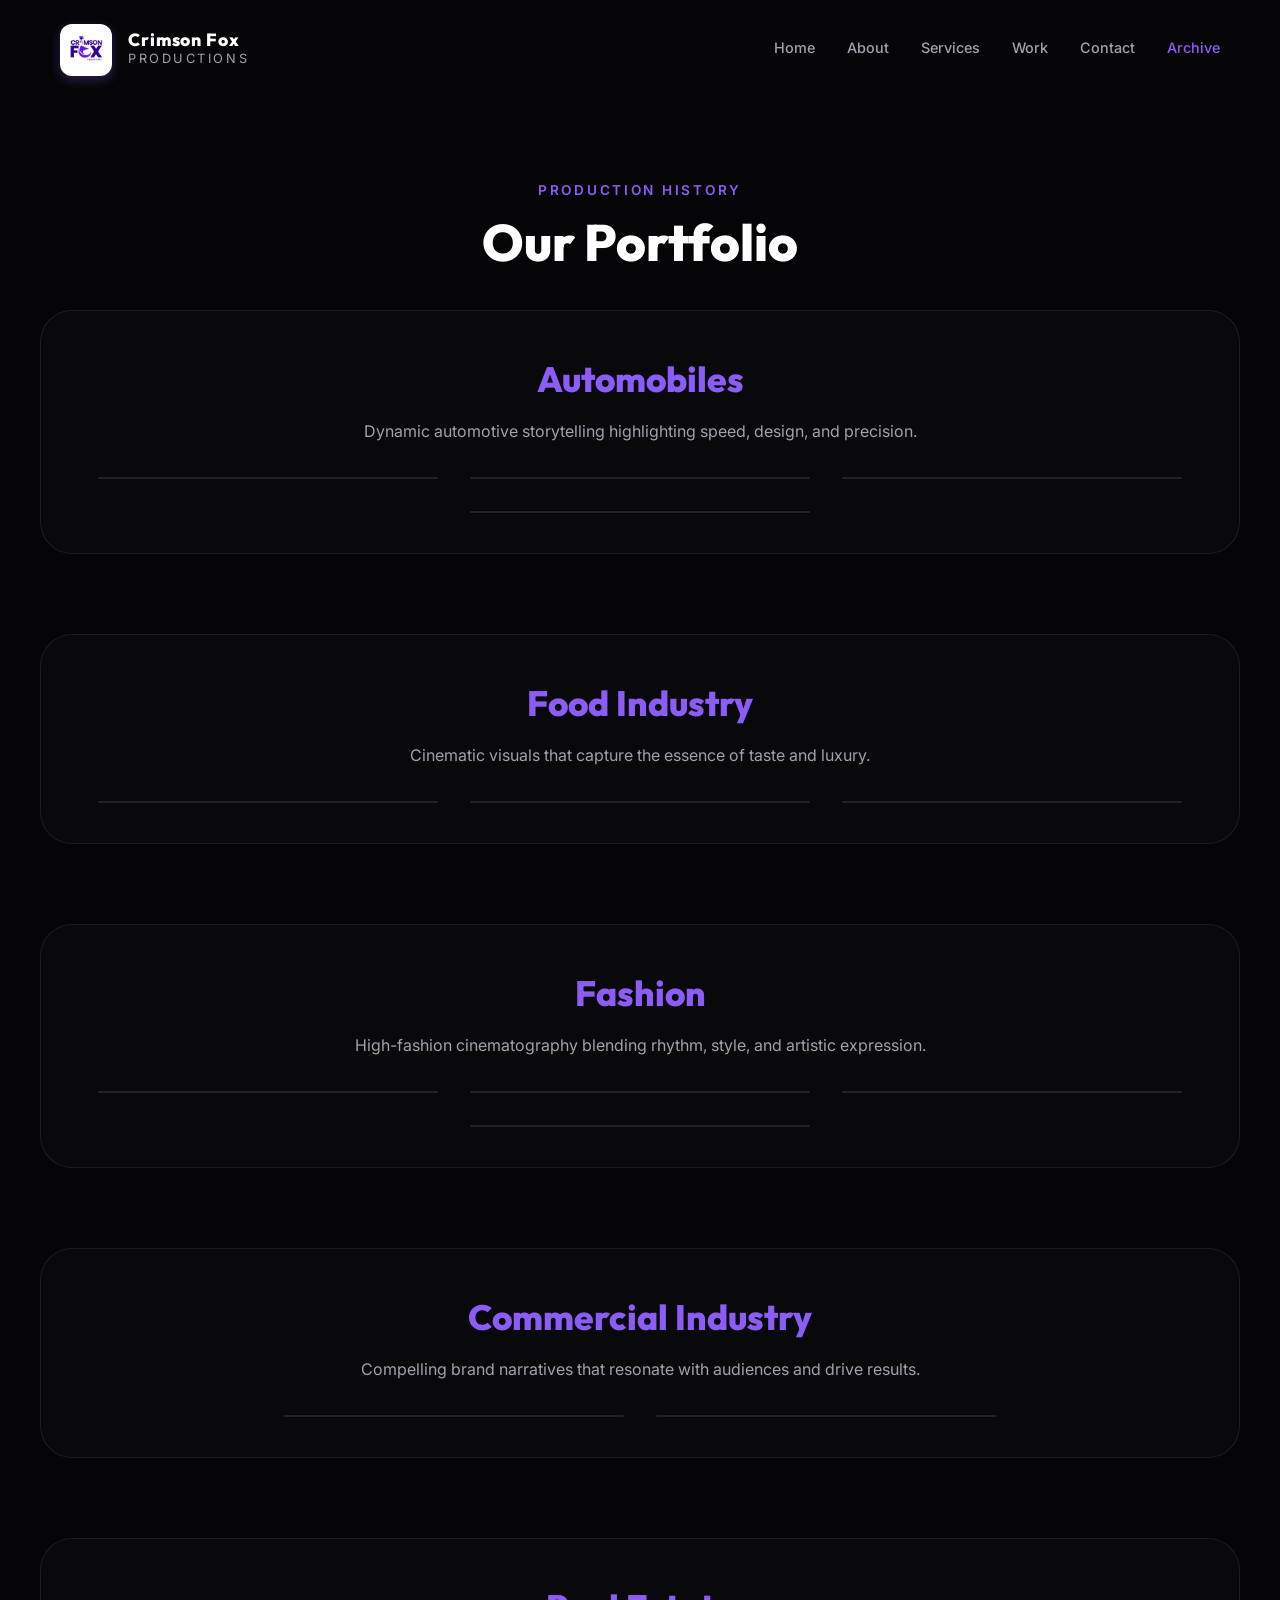
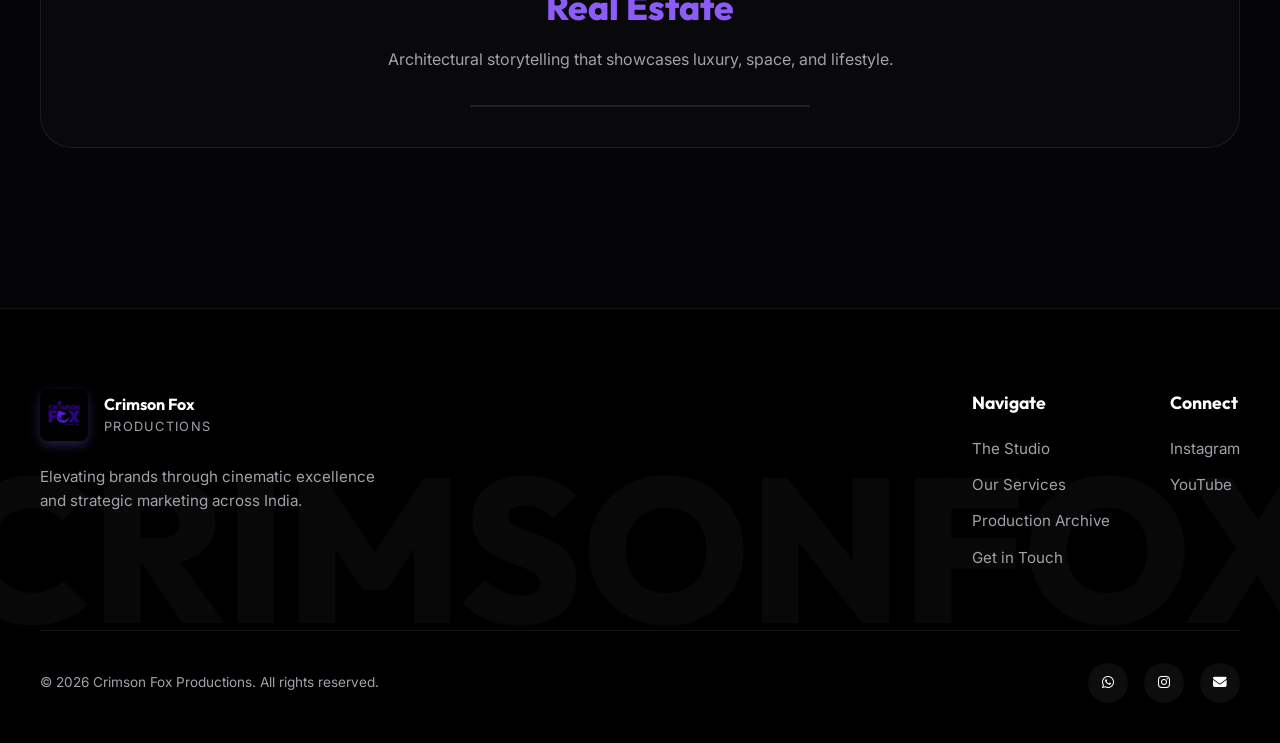
==== commit 99601c70: "added instagram works and changes in the UI" ====
--- a/projects.html
+++ b/projects.html
@@ -1,204 +1,161 @@
-<!DOCTYPE html>
+<!doctype html>
 <html lang="en">
-<head>
-    <meta charset="UTF-8">
-    <meta name="viewport" content="width=device-width, initial-scale=1.0">
-    <title>Our Projects | Crimson Fox Productions</title>
-    <link rel="stylesheet" href="style.css">
-    <link rel="stylesheet" href="https://cdnjs.cloudflare.com/ajax/libs/font-awesome/6.5.0/css/all.min.css" crossorigin="anonymous" referrerpolicy="no-referrer" />
-</head>
-<body>
+  <head>
+    <meta charset="UTF-8" />
+    <meta name="viewport" content="width=device-width, initial-scale=1.0" />
+    <title>Production Archive | Crimson Fox Productions</title>
+    <link rel="stylesheet" href="style.css" />
+    <link
+      rel="stylesheet"
+      href="https://cdnjs.cloudflare.com/ajax/libs/font-awesome/6.5.0/css/all.min.css"
+      crossorigin="anonymous"
+      referrerpolicy="no-referrer"
+    />
+  </head>
+  <body style="background: var(--bg)">
     <header class="topbar">
-        <div class="brand">
-            <img src="asset/IMG_3460.PNG" alt="Crimson Fox Logo" class="logo">
-            <div>
-                <span class="brand-label">Crimson Fox</span>
-                <span class="brand-tag">Productions</span>
-            </div>
+      <a href="index.html" class="brand" aria-label="Crimson Fox Home">
+        <img src="asset/IMG_3460.PNG" alt="Crimson Fox Logo" />
+        <div class="brand-info">
+          <span class="brand-label">Crimson Fox</span>
+          <span class="brand-tag">Productions</span>
         </div>
-        <button class="menu-toggle" id="menu-toggle" aria-label="Toggle navigation">
-            <i class="fas fa-bars"></i>
-        </button>
-        <nav class="navigation" id="navigation">
-            <a href="index.html">Home</a>
-            <a href="index.html#about">About</a>
-            <a href="index.html#services">Services</a>
-            <a href="index.html#work">Work</a>
-            <a href="index.html#contact">Contact</a>
-        </nav>
+      </a>
+      <button
+        class="menu-toggle"
+        id="menu-toggle"
+        aria-label="Toggle navigation"
+      >
+        <i class="fas fa-bars"></i>
+      </button>
+      <nav class="navigation" id="navigation">
+        <a href="index.html#home">Home</a>
+        <a href="index.html#about">About</a>
+        <a href="index.html#services">Services</a>
+        <a href="index.html#work">Work</a>
+        <a href="index.html#contact">Contact</a>
+        <a href="projects.html" style="color: var(--primary)">Archive</a>
+      </nav>
     </header>
 
     <main>
-        <section id="our-projects" class="section portfolio reveal">
-            <div class="section-heading">
-                <span>Our Projects</span>
-                <h2>Work across different domains</h2>
-            </div>
-            <div class="portfolio-grid">
-                <article class="project-domain">
-                    <h3>Automobiles</h3>
-                    <div class="project-embeds">
-                        <iframe src="https://www.instagram.com/reel/DThd_-fDQfm/embed/" width="320" height="400" frameborder="0" scrolling="no" allowtransparency="true"></iframe>
-                        <a href="https://www.instagram.com/crimsonfox_productions" target="_blank" rel="noreferrer noopener">
-                            <img src="https://via.placeholder.com/300x400/ff6c6c/f5f5f7?text=Car+Showcase+2" alt="Automobile Reel 2">
-                            <span>Car Review</span>
-                        </a>
-                        <a href="https://www.instagram.com/reel/DWB2-yQjP-O" target="_blank" rel="noreferrer noopener">
-                            <img src="https://via.placeholder.com/300x400/ff6c6c/f5f5f7?text=Car+Showcase+3" alt="Automobile Reel 3">
-                            <span>Launch Event</span>
-                        </a>
-                        <a href="https://www.instagram.com/reel/DWB2-yQjP-O" target="_blank" rel="noreferrer noopener">
-                            <img src="https://via.placeholder.com/300x400/ff6c6c/f5f5f7?text=Car+Showcase+4" alt="Car Feature 4">
-                            <span>Test Drive</span>
-                        </a>
-                        <a href="https://www.instagram.com/crimsonfox_productions" target="_blank" rel="noreferrer noopener">
-                            <img src="https://via.placeholder.com/300x400/ff6c6c/f5f5f7?text=Car+Showcase+5" alt="Car Feature 5">
-                            <span>Behind the Scenes</span>
-                        </a>
-                    </div>
-                </article>
-                <article class="project-domain">
-                    <h3>Food Industry</h3>
-                    <div class="project-embeds">
-                        <a href="https://www.instagram.com/reel/DW37K8MDDgv/" target="_blank" rel="noreferrer noopener">
-                            <img src="https://via.placeholder.com/300x400/a24ce7/f5f5f7?text=Food+Campaign+1" alt="Food Campaign 1">
-                            <span>Culinary Showcase</span>
-                        </a>
-                        <a href="http://instagram.com/reel/DVqi6zgjJug/" target="_blank" rel="noreferrer noopener">
-                            <img src="https://via.placeholder.com/300x400/a24ce7/f5f5f7?text=Food+Campaign+2" alt="Food Campaign 2">
-                            <span>Restaurant Feature</span>
-                        </a>
-                        <a href="https://www.instagram.com/crimsonfox_productions" target="_blank" rel="noreferrer noopener">
-                            <img src="https://via.placeholder.com/300x400/a24ce7/f5f5f7?text=Food+Campaign+3" alt="Food Campaign 3">
-                            <span>Dining Experience</span>
-                        </a>
-                        <a href="https://www.instagram.com/crimsonfox_productions" target="_blank" rel="noreferrer noopener">
-                            <img src="https://via.placeholder.com/300x400/a24ce7/f5f5f7?text=Food+Campaign+4" alt="Food Campaign 4">
-                            <span>Beverage Launch</span>
-                        </a>
-                        <a href="https://www.instagram.com/crimsonfox_productions" target="_blank" rel="noreferrer noopener">
-                            <img src="https://via.placeholder.com/300x400/a24ce7/f5f5f7?text=Food+Campaign+5" alt="Food Campaign 5">
-                            <span>Event Coverage</span>
-                        </a>
-                    </div>
-                </article>
-                <article class="project-domain">
-                    <h3>Commercial Industry</h3>
-                    <div class="project-embeds">
-                        <a href="https://www.instagram.com/reel/DTZuKOViB3d/" target="_blank" rel="noreferrer noopener">
-                            <img src="https://via.placeholder.com/300x400/7f43db/f5f5f7?text=Commercial+1" alt="Commercial Campaign 1">
-                            <span>Brand Launch</span>
-                        </a>
-                        <a href="https://www.instagram.com/reel/DHpWnXQMmNs/" target="_blank" rel="noreferrer noopener">
-                            <img src="https://via.placeholder.com/300x400/7f43db/f5f5f7?text=Commercial+2" alt="Commercial Campaign 2">
-                            <span>Product Showcase</span>
-                        </a>
-                        <a href="https://www.instagram.com/crimsonfox_productions" target="_blank" rel="noreferrer noopener">
-                            <img src="https://via.placeholder.com/300x400/7f43db/f5f5f7?text=Commercial+3" alt="Commercial Campaign 3">
-                            <span>Corporate Video</span>
-                        </a>
-                        <a href="https://www.instagram.com/crimsonfox_productions" target="_blank" rel="noreferrer noopener">
-                            <img src="https://via.placeholder.com/300x400/7f43db/f5f5f7?text=Commercial+4" alt="Commercial Campaign 4">
-                            <span>Testimonial Series</span>
-                        </a>
-                        <a href="https://www.instagram.com/crimsonfox_productions" target="_blank" rel="noreferrer noopener">
-                            <img src="https://via.placeholder.com/300x400/7f43db/f5f5f7?text=Commercial+5" alt="Commercial Campaign 5">
-                            <span>Company Culture</span>
-                        </a>
-                    </div>
-                </article>
-                <article class="project-domain">
-                    <h3>Fashion</h3>
-                    <div class="project-embeds">
-                        <a href="https://www.instagram.com/reel/DRKEKbFCvrn" target="_blank" rel="noreferrer noopener">
-                            <img src="https://via.placeholder.com/300x400/ff6c6c/f5f5f7?text=Fashion+1" alt="Fashion Campaign 1">
-                            <span>Fashion Collection</span>
-                        </a>
-                        <a href="https://www.instagram.com/reel/DRcZy-6jb-8/" target="_blank" rel="noreferrer noopener">
-                            <img src="https://via.placeholder.com/300x400/ff6c6c/f5f5f7?text=Fashion+2" alt="Fashion Campaign 2">
-                            <span>Style Guide</span>
-                        </a>
-                        <a href="https://www.instagram.com/reel/DNas7a4SWRW/" target="_blank" rel="noreferrer noopener">
-                            <img src="https://via.placeholder.com/300x400/ff6c6c/f5f5f7?text=Fashion+3" alt="Fashion Campaign 3">
-                            <span>Lookbook Shoot</span>
-                        </a>
-                        <a href="https://www.instagram.com/reel/DOS17-DgZm3/" target="_blank" rel="noreferrer noopener">
-                            <img src="https://via.placeholder.com/300x400/ff6c6c/f5f5f7?text=Fashion+4" alt="Fashion Campaign 4">
-                            <span>Model Collaboration</span>
-                        </a>
-                        <a href="https://www.instagram.com/crimsonfox_productions" target="_blank" rel="noreferrer noopener">
-                            <img src="https://via.placeholder.com/300x400/ff6c6c/f5f5f7?text=Fashion+5" alt="Fashion Campaign 5">
-                            <span>Launch Event</span>
-                        </a>
-                    </div>
-                </article>
-                <article class="project-domain">
-                    <h3>Real Estate</h3>
-                    <div class="project-embeds">
-                        <a href="https://www.instagram.com/reel/DVGUDR-DFBV" target="_blank" rel="noreferrer noopener">
-                            <img src="https://via.placeholder.com/300x400/a24ce7/f5f5f7?text=Property+1" alt="Real Estate Showcase 1">
-                            <span>Luxury Apartments</span>
-                        </a>
-                        <a href="https://www.instagram.com/crimsonfox_productions" target="_blank" rel="noreferrer noopener">
-                            <img src="https://via.placeholder.com/300x400/a24ce7/f5f5f7?text=Property+2" alt="Real Estate Showcase 2">
-                            <span>Commercial Space</span>
-                        </a>
-                        <a href="https://www.instagram.com/crimsonfox_productions" target="_blank" rel="noreferrer noopener">
-                            <img src="https://via.placeholder.com/300x400/a24ce7/f5f5f7?text=Property+3" alt="Real Estate Showcase 3">
-                            <span>Residential Complex</span>
-                        </a>
-                        <a href="https://www.instagram.com/crimsonfox_productions" target="_blank" rel="noreferrer noopener">
-                            <img src="https://via.placeholder.com/300x400/a24ce7/f5f5f7?text=Property+4" alt="Real Estate Showcase 4">
-                            <span>Virtual Tour</span>
-                        </a>
-                        <a href="https://www.instagram.com/crimsonfox_productions" target="_blank" rel="noreferrer noopener">
-                            <img src="https://via.placeholder.com/300x400/a24ce7/f5f5f7?text=Property+5" alt="Real Estate Showcase 5">
-                            <span>Project Launch</span>
-                        </a>
-                    </div>
-                </article>
-            </div>
-        </section>
+      <section
+        id="our-projects"
+        class="section projects-list reveal"
+        style="padding-top: 180px"
+      >
+        <div class="section-heading center">
+          <span>Production History</span>
+          <h2>Our Portfolio</h2>
+        </div>
+
+        <div id="projects-container">
+          <!-- Projects will be dynamically loaded from projects.json -->
+          <div
+            style="text-align: center; padding: 100px 0; color: var(--muted)"
+          >
+            <i
+              class="fas fa-circle-notch fa-spin"
+              style="
+                margin-bottom: 24px;
+                font-size: 2.5rem;
+                color: var(--primary);
+              "
+            ></i>
+            <p
+              style="
+                letter-spacing: 0.1em;
+                text-transform: uppercase;
+                font-size: 0.85rem;
+              "
+            >
+              Fetching cinematic works...
+            </p>
+          </div>
+        </div>
+      </section>
     </main>
 
     <footer class="footer">
-        <div class="footer-content">
-            <div>
-                <img src="asset/IMG_3460.PNG" alt="Crimson Fox Logo" class="footer-logo">
-                <p>Crimson Fox Productions | Cinematic Videography for brands, celebrities, and events.</p>
+      <div class="footer-bg-text">CRIMSONFOX</div>
+      <div class="footer-content">
+        <div class="footer-brand">
+          <div class="brand">
+            <img
+              src="asset/removebg.png"
+              alt="Crimson Fox"
+              style="width: 48px; border-radius: 8px"
+            />
+            <div style="display: flex; flex-direction: column">
+              <span
+                style="
+                  font-weight: 700;
+                  font-family: &quot;Outfit&quot;, sans-serif;
+                "
+                >Crimson Fox</span
+              >
+              <span
+                style="
+                  font-size: 0.8rem;
+                  color: var(--muted);
+                  text-transform: uppercase;
+                  letter-spacing: 0.1em;
+                "
+                >Productions</span
+              >
             </div>
-            <div class="footer-links">
-                <a href="index.html#about">About</a>
-                <a href="index.html#services">Services</a>
-                <a href="index.html#work">Portfolio</a>
-                <a href="index.html#contact">Contact</a>
-            </div>
+          </div>
+          <p>
+            Elevating brands through cinematic excellence and strategic
+            marketing across India.
+          </p>
         </div>
-        <div class="footer-bottom">
-            <div class="socials">
-                <a href="https://www.instagram.com/crimsonfox_productions" aria-label="Instagram"><i class="fab fa-instagram"></i></a>
-                <a href="#" aria-label="YouTube"><i class="fab fa-youtube"></i></a>
-                <a href="#" aria-label="TikTok"><i class="fab fa-tiktok"></i></a>
-                <a href="mailto:crimsonfoxproductions20@gmail.com" aria-label="Email"><i class="fas fa-envelope"></i></a>
-            </div>
-            <p>&copy; 2026 Crimson Fox Productions. All rights reserved.</p>
+        <div class="footer-links-group">
+          <div class="footer-col">
+            <h4>Navigate</h4>
+            <nav>
+              <a href="index.html#about">The Studio</a>
+              <a href="index.html#services">Our Services</a>
+              <a href="projects.html">Production Archive</a>
+              <a href="index.html#contact">Get in Touch</a>
+            </nav>
+          </div>
+          <div class="footer-col">
+            <h4>Connect</h4>
+            <nav>
+              <a
+                href="https://instagram.com/crimsonfox_productions"
+                target="_blank"
+                >Instagram</a
+              >
+              <a href="#">YouTube</a>
+            </nav>
+          </div>
         </div>
+      </div>
+      <div class="footer-bottom">
+        <p>&copy; 2026 Crimson Fox Productions. All rights reserved.</p>
+        <div class="social-links">
+          <a
+            href="https://wa.me/+919167633533"
+            target="_blank"
+            aria-label="WhatsApp"
+            ><i class="fab fa-whatsapp"></i
+          ></a>
+          <a
+            href="https://instagram.com/crimsonfox_productions"
+            target="_blank"
+            aria-label="Instagram"
+            ><i class="fab fa-instagram"></i
+          ></a>
+          <a href="mailto:crimsonfoxproductions20@gmail.com" aria-label="Email"
+            ><i class="fas fa-envelope"></i
+          ></a>
+        </div>
+      </div>
     </footer>
 
-    <div class="lightbox" id="lightbox">
-        <div class="lightbox-inner">
-            <button class="lightbox-close" id="lightbox-close" aria-label="Close lightbox">&times;</button>
-            <div class="lightbox-content">
-                <video id="lightbox-video" controls></video>
-                <div class="lightbox-copy">
-                    <h3 id="lightbox-title"></h3>
-                    <p id="lightbox-description"></p>
-                </div>
-            </div>
-        </div>
-    </div>
-
     <script src="script.js"></script>
-    <script src="script.js"></script>
-</body>
-</html>+    <script async src="https://www.instagram.com/embed.js"></script>
+  </body>
+</html>
--- a/style.css
+++ b/style.css
@@ -1,840 +1,874 @@
+@import url("https://fonts.googleapis.com/css2?family=Outfit:wght@400;600;800&family=Inter:wght@400;500;700&display=swap");
+
 :root {
-    --bg: #060609;
-    --surface: #111214;
-    --surface-strong: #181a1f;
-    --text: #f5f5f7;
-    --muted: #b8b8c2;
-    --primary: #a24ce7;
-    --primary-soft: rgba(162, 76, 231, 0.12);
-    --accent: #ff6c6c;
-    --border: rgba(255, 255, 255, 0.08);
-    --radius: 24px;
+  --bg: #050507;
+  --surface: #0e0f12;
+  --surface-strong: #14161a;
+  --text: #ffffff;
+  --muted: #a1a1aa;
+  --primary: #8b5cf6;
+  --primary-soft: rgba(139, 92, 246, 0.12);
+  --border: rgba(255, 255, 255, 0.08);
+  --radius: 24px;
 }
 
 * {
-    margin: 0;
-    padding: 0;
-    box-sizing: border-box;
+  margin: 0;
+  padding: 0;
+  box-sizing: border-box;
 }
 
 html {
-    scroll-behavior: smooth;
+  scroll-behavior: smooth;
+  overflow-x: hidden;
 }
 
 body {
-    background: radial-gradient(circle at top, rgba(162, 76, 231, 0.12), transparent 35%),
-        linear-gradient(180deg, #0a0a0d 0%, #060609 100%);
-    color: var(--text);
-    font-family: Inter, system-ui, -apple-system, BlinkMacSystemFont, 'Segoe UI', sans-serif;
-    line-height: 1.6;
+  background:
+    radial-gradient(circle at top center, var(--primary-soft), transparent 60%),
+    var(--bg);
+  color: var(--text);
+  font-family: "Inter", system-ui, sans-serif;
+  line-height: 1.6;
+  overflow-x: hidden;
+  -webkit-font-smoothing: antialiased;
+}
+
+/* Film Grain Overlay */
+body::before {
+  content: "";
+  position: fixed;
+  inset: 0;
+  background-image: url("https://grainy-gradients.vercel.app/noise.svg");
+  opacity: 0.04;
+  pointer-events: none;
+  z-index: 9999;
+}
+
+h1,
+h2,
+h3,
+.brand-label {
+  font-family: "Outfit", sans-serif;
+  font-weight: 800;
 }
 
 img {
-    max-width: 100%;
+  max-width: 100%;
+  display: block;
+}
+
+a {
+  color: inherit;
+  text-decoration: none;
+  transition: color 0.3s ease;
+}
+
+/* --- Navigation & Topbar --- */
+.topbar {
+  position: fixed;
+  top: 0;
+  left: 0;
+  width: 100%;
+  z-index: 1000;
+  display: flex;
+  align-items: center;
+  justify-content: space-between;
+  padding: 24px 60px;
+  background: transparent;
+  transition: all 0.5s cubic-bezier(0.4, 0, 0.2, 1);
+}
+
+.topbar.scrolled {
+  padding: 16px 60px;
+  background: rgba(10, 10, 13, 0.94);
+  backdrop-filter: blur(24px);
+  border-bottom: 1px solid var(--border);
+  box-shadow: 0 10px 40px rgba(0, 0, 0, 0.5);
+}
+
+.brand {
+  display: flex;
+  align-items: center;
+  gap: 16px;
+  z-index: 1002;
+  transition: transform 0.3s ease;
+}
+
+.brand:hover {
+  transform: scale(1.02);
+}
+
+.brand img {
+  width: 52px;
+  height: 52px;
+  border-radius: 12px;
+  object-fit: cover;
+  box-shadow: 0 4px 12px rgba(139, 92, 246, 0.3);
+}
+
+.brand-info {
+  display: flex;
+  flex-direction: column;
+}
+
+.brand-label {
+  font-size: 1.1rem;
+  letter-spacing: 0.05em;
+  line-height: 1.1;
+}
+
+.brand-tag {
+  font-size: 0.8rem;
+  color: var(--muted);
+  text-transform: uppercase;
+  letter-spacing: 0.2em;
+}
+
+.navigation {
+  display: flex;
+  align-items: center;
+  gap: 32px;
+}
+
+.navigation a {
+  color: var(--muted);
+  font-size: 0.9rem;
+  font-weight: 500;
+  position: relative;
+  padding-bottom: 4px;
+}
+
+.navigation a::after {
+  content: "";
+  position: absolute;
+  bottom: 0;
+  left: 0;
+  width: 0;
+  height: 2px;
+  background: var(--primary);
+  transition: width 0.3s ease;
+}
+
+.navigation a:hover {
+  color: var(--text);
+}
+
+.navigation a:hover::after {
+  width: 100%;
+}
+
+.menu-toggle {
+  display: none;
+  background: transparent;
+  border: none;
+  color: var(--text);
+  font-size: 1.6rem;
+  cursor: pointer;
+  z-index: 1002;
+}
+
+/* --- Hero Section --- */
+.hero {
+  height: 100vh;
+  height: 100dvh;
+  display: flex;
+  align-items: center;
+  justify-content: center;
+  position: relative;
+  padding: 120px 24px 60px;
+  overflow: hidden;
+}
+
+.hero-video-bg {
+  position: absolute;
+  inset: 0;
+  z-index: -1;
+}
+
+.hero-video-bg video {
+  width: 100%;
+  height: 100%;
+  object-fit: cover;
+  filter: brightness(0.4) contrast(1.1);
+}
+
+.hero-content {
+  text-align: center;
+  max-width: 900px;
+  z-index: 2;
+  display: flex;
+  flex-direction: column;
+  align-items: center;
+}
+
+.eyebrow {
+  display: inline-block;
+  padding: 8px 16px;
+  background: rgba(139, 92, 246, 0.15);
+  border: 1px solid rgba(139, 92, 246, 0.3);
+  border-radius: 50px;
+  color: var(--primary);
+  font-weight: 600;
+  font-size: 0.8rem;
+  text-transform: uppercase;
+  letter-spacing: 0.2em;
+  margin-bottom: 32px;
+}
+
+.hero h1 {
+  font-size: clamp(2.8rem, 6vw, 5.5rem);
+  line-height: 1.05;
+  margin-bottom: 24px;
+  text-shadow: 0 10px 40px rgba(0, 0, 0, 0.5);
+}
+
+.hero p {
+  font-size: clamp(1rem, 2vw, 1.2rem);
+  color: var(--muted);
+  max-width: 600px;
+  margin-bottom: 40px;
+}
+
+.hero-actions {
+  display: flex;
+  gap: 16px;
+  flex-wrap: wrap;
+  justify-content: center;
+}
+
+/* --- Buttons --- */
+.btn {
+  display: inline-flex;
+  align-items: center;
+  justify-content: center;
+  gap: 12px;
+  padding: 16px 32px;
+  border-radius: 50px;
+  font-weight: 600;
+  font-size: 0.95rem;
+  transition: all 0.3s cubic-bezier(0.4, 0, 0.2, 1);
+  cursor: pointer;
+  border: 1px solid transparent;
+}
+
+.btn-primary {
+  background: linear-gradient(135deg, var(--primary), #7c3aed);
+  color: #fff;
+  box-shadow: 0 8px 24px rgba(139, 92, 246, 0.4);
+}
+
+.btn-primary:hover {
+  transform: translateY(-4px);
+  box-shadow: 0 12px 32px rgba(139, 92, 246, 0.6);
+}
+
+.btn-secondary {
+  background: rgba(255, 255, 255, 0.05);
+  backdrop-filter: blur(12px);
+  border-color: var(--border);
+  color: var(--text);
+}
+
+.btn-secondary:hover {
+  background: rgba(255, 255, 255, 0.1);
+  transform: translateY(-4px);
+}
+
+/* --- Layout & Sections --- */
+main {
+  max-width: 1400px;
+  margin: 0 auto;
+  padding: 0 40px;
+}
+
+.section {
+  padding: 80px 0;
+  position: relative;
+  z-index: 1;
+}
+
+.section-heading {
+  margin-bottom: 40px;
+  text-align: left;
+}
+
+.section-heading.center {
+  text-align: center;
+  display: flex;
+  flex-direction: column;
+  align-items: center;
+}
+
+.section-heading span {
+  color: var(--primary);
+  text-transform: uppercase;
+  letter-spacing: 0.2em;
+  font-weight: 600;
+  font-size: 0.85rem;
+  display: block;
+  margin-bottom: 12px;
+}
+
+.section-heading h2 {
+  font-size: clamp(2.2rem, 4vw, 3.5rem);
+  line-height: 1.1;
+}
+
+/* --- Bento Grids --- */
+.bento-grid {
+  display: grid;
+  grid-template-columns: repeat(3, 1fr);
+  gap: 24px;
+}
+
+.bento-item {
+  background: var(--surface);
+  border: 1px solid var(--border);
+  border-radius: var(--radius);
+  padding: 40px;
+  transition: all 0.4s ease;
+  display: flex;
+  flex-direction: column;
+}
+
+.bento-item:hover {
+  background: var(--surface-strong);
+  border-color: rgba(139, 92, 246, 0.3);
+  transform: translateY(-6px);
+}
+
+.bento-item h3 {
+  font-size: 1.3rem;
+  margin-bottom: 12px;
+}
+
+.bento-item p {
+  color: var(--muted);
+  font-size: 0.95rem;
+}
+
+.bento-item > i {
+  display: inline-flex;
+  align-items: center;
+  justify-content: center;
+  width: 68px;
+  height: 68px;
+  margin-bottom: 22px;
+  border-radius: 16px;
+  background: linear-gradient(
+    135deg,
+    rgba(139, 92, 246, 0.2),
+    rgba(139, 92, 246, 0.05)
+  );
+  color: var(--primary);
+  font-size: 2rem;
+  box-shadow: 0 8px 24px rgba(0, 0, 0, 0.15);
+}
+
+.main-concept {
+  grid-column: span 2;
+  background: linear-gradient(145deg, rgba(139, 92, 246, 0.12), transparent);
+  justify-content: center;
+}
+
+.main-concept h3 {
+  font-size: 1.8rem;
+}
+
+/* --- Work & Portfolio --- */
+.portfolio-grid {
+  display: grid;
+  grid-template-columns: repeat(2, 1fr);
+  gap: 32px;
+}
+
+.ig-card {
+  background: var(--surface);
+  border-radius: var(--radius);
+  overflow: hidden;
+  border: 1px solid var(--border);
+  transition:
+    transform 0.4s ease,
+    border-color 0.4s ease;
+  display: flex;
+  align-items: center;
+  justify-content: center;
+}
+
+.ig-card:hover {
+  transform: scale(1.02);
+  border-color: rgba(139, 92, 246, 0.4);
+}
+
+.ig-card .instagram-media {
+  margin: 0 !important;
+  min-width: 100% !important;
+  max-width: 100% !important;
+  width: 100% !important;
+}
+
+.project-domain {
+  margin-bottom: 80px;
+  padding: 40px;
+  background: rgba(255, 255, 255, 0.02);
+  border: 1px solid var(--border);
+  border-radius: 32px;
+}
+
+.domain-header {
+  margin-bottom: 32px;
+  text-align: center;
+}
+
+.domain-header h3 {
+  font-size: 2.2rem;
+  color: var(--primary);
+  margin-bottom: 12px;
+}
+
+.projects-grid-dynamic {
+  display: flex;
+  flex-wrap: wrap;
+  justify-content: center;
+  gap: 32px;
+}
+
+.projects-grid-dynamic .ig-card {
+  width: 100%;
+  max-width: 340px;
+  flex: 0 0 auto;
+}
+
+/* --- Contact Section --- */
+.contact-card.immersive {
+  background: var(--surface);
+  border: 1px solid var(--border);
+  border-radius: 40px;
+  padding: 80px 40px;
+  display: flex;
+  justify-content: space-between;
+  align-items: center;
+  gap: 60px;
+  position: relative;
+  overflow: hidden;
+}
+
+.contact-card.immersive::after {
+  content: "";
+  position: absolute;
+  width: 500px;
+  height: 500px;
+  background: radial-gradient(
+    circle,
+    rgba(139, 92, 246, 0.15),
+    transparent 70%
+  );
+  top: 50%;
+  left: 50%;
+  transform: translate(-50%, -50%);
+  pointer-events: none;
+  z-index: 0;
+}
+
+.contact-info,
+.contact-actions {
+  position: relative;
+  z-index: 1;
+}
+
+.contact-info {
+  flex: 1;
+  max-width: 500px;
+}
+
+.contact-info h2 {
+  font-size: clamp(2.4rem, 4vw, 3.5rem);
+  margin-bottom: 16px;
+  line-height: 1.1;
+}
+
+.contact-info p {
+  color: var(--muted);
+  font-size: 1.1rem;
+}
+
+.contact-actions {
+  display: flex;
+  flex-direction: column;
+  gap: 16px;
+  min-width: 320px;
+}
+
+.contact-actions .btn {
+  width: 100%;
+  justify-content: flex-start;
+  padding: 20px 32px;
+}
+
+.contact-actions .btn i {
+  font-size: 1.2rem;
+  width: 24px;
+  text-align: center;
+}
+
+/* --- Footer --- */
+.footer {
+  padding: 80px 40px 40px;
+  border-top: 1px solid var(--border);
+  background: #000;
+  position: relative;
+  overflow: hidden;
+}
+
+.footer-bg-text {
+  position: absolute;
+  top: 55%;
+  left: 50%;
+  transform: translate(-50%, -50%);
+  font-size: 16vw;
+  font-family: "Outfit", sans-serif;
+  font-weight: 800;
+  color: rgba(255, 255, 255, 0.03);
+  z-index: 0;
+  pointer-events: none;
+  white-space: nowrap;
+}
+
+.footer-content,
+.footer-bottom {
+  position: relative;
+  z-index: 1;
+}
+
+.footer-content {
+  max-width: 1400px;
+  margin: 0 auto;
+  display: flex;
+  justify-content: space-between;
+  flex-wrap: wrap;
+  gap: 40px;
+}
+
+.footer-brand {
+  max-width: 340px;
+}
+
+.footer-brand .brand {
+  margin-bottom: 24px;
+}
+
+.footer-brand p {
+  color: var(--muted);
+  font-size: 0.95rem;
+}
+
+.footer-links-group {
+  display: flex;
+  gap: 60px;
+  flex-wrap: wrap;
+}
+
+.footer-col h4 {
+  color: var(--text);
+  font-family: "Outfit", sans-serif;
+  font-size: 1.1rem;
+  margin-bottom: 20px;
+}
+
+.footer-col nav {
+  display: flex;
+  flex-direction: column;
+  gap: 12px;
+}
+
+.footer-col a {
+  color: var(--muted);
+  font-size: 0.95rem;
+}
+
+.footer-col a:hover {
+  color: var(--primary);
+}
+
+.footer-bottom {
+  max-width: 1400px;
+  margin: 60px auto 0;
+  padding-top: 32px;
+  border-top: 1px solid var(--border);
+  display: flex;
+  justify-content: space-between;
+  align-items: center;
+  color: var(--muted);
+  font-size: 0.85rem;
+}
+
+.social-links {
+  display: flex;
+  gap: 16px;
+}
+
+.social-links a {
+  display: flex;
+  align-items: center;
+  justify-content: center;
+  width: 40px;
+  height: 40px;
+  border-radius: 50%;
+  background: rgba(255, 255, 255, 0.05);
+  color: var(--text);
+  transition: all 0.3s ease;
+}
+
+.social-links a:hover {
+  background: var(--primary);
+  transform: translateY(-3px);
+}
+
+/* --- Lightbox --- */
+.lightbox {
+  position: fixed;
+  inset: 0;
+  display: flex;
+  align-items: center;
+  justify-content: center;
+  background: rgba(0, 0, 0, 0.85);
+  padding: 24px;
+  z-index: 9999;
+  opacity: 0;
+  visibility: hidden;
+  transition:
+    opacity 0.3s ease,
+    visibility 0.3s ease;
+}
+
+.lightbox.visible {
+  opacity: 1;
+  visibility: visible;
+}
+
+.lightbox-inner {
+  width: min(100%, 960px);
+  background: rgba(12, 12, 16, 0.98);
+  border: 1px solid rgba(255, 255, 255, 0.08);
+  border-radius: 28px;
+  overflow: hidden;
+  position: relative;
+  transform: scale(0.95);
+  transition: transform 0.3s ease;
+}
+
+.lightbox.visible .lightbox-inner {
+  transform: scale(1);
+}
+
+.lightbox-close {
+  position: absolute;
+  right: 24px;
+  top: 24px;
+  border: none;
+  background: rgba(0, 0, 0, 0.5);
+  border-radius: 50%;
+  width: 40px;
+  height: 40px;
+  color: var(--text);
+  font-size: 1.5rem;
+  cursor: pointer;
+  z-index: 10;
+  backdrop-filter: blur(4px);
+  transition: background 0.3s ease;
+}
+
+.lightbox-close:hover {
+  background: var(--primary);
+}
+
+.lightbox-content {
+  display: grid;
+  grid-template-columns: 1fr;
+  min-height: 420px;
+}
+
+.lightbox-content video {
+  width: 100%;
+  height: 100%;
+  object-fit: cover;
+  max-height: 70vh;
+}
+
+.lightbox-copy {
+  padding: 32px;
+  text-align: center;
+}
+
+.lightbox-copy h3 {
+  font-size: 1.8rem;
+  margin-bottom: 12px;
+}
+
+.lightbox-copy p {
+  color: var(--muted);
+}
+
+/* --- Utilities --- */
+.reveal {
+  opacity: 0;
+  transform: translateY(30px);
+  transition:
+    opacity 0.8s ease,
+    transform 0.8s cubic-bezier(0.2, 0.8, 0.2, 1);
+}
+
+.reveal.visible {
+  opacity: 1;
+  transform: translateY(0);
+}
+
+/* --- Mobile Responsiveness --- */
+@media (max-width: 980px) {
+  main {
+    padding: 0 24px;
+  }
+
+  .topbar {
+    padding: 24px;
+    background: transparent;
+    border: none;
+    backdrop-filter: none;
+    box-shadow: none;
+  }
+
+  .topbar.scrolled {
+    padding: 16px 24px;
+    background: rgba(10, 10, 13, 0.96);
+    backdrop-filter: blur(20px);
+  }
+
+  .brand-info {
+    display: none;
+    /* Hide text on mobile for cleaner look */
+  }
+
+  .menu-toggle {
     display: block;
-}
-
-a {
-    color: inherit;
-    text-decoration: none;
-}
-
-button,
-input,
-textarea,
-a.btn {
-    font: inherit;
-}
-
-.topbar {
-    position: sticky;
-    top: 0;
-    z-index: 20;
-    display: flex;
-    align-items: center;
-    justify-content: space-between;
-    gap: 1rem;
-    padding: 20px 24px;
-    background: rgba(6, 6, 9, 0.92);
-    backdrop-filter: blur(18px);
-    border-bottom: 1px solid rgba(255, 255, 255, 0.05);
-}
-
-.brand {
-    display: flex;
-    align-items: center;
-    gap: 14px;
-}
-
-.brand img {
-    width: 52px;
-    height: 52px;
-    border-radius: 18px;
-    object-fit: cover;
-}
-
-.brand-label {
-    display: block;
-    font-weight: 700;
-    letter-spacing: 0.06em;
-}
-
-.brand-tag {
-    display: block;
-    font-size: 0.9rem;
-    color: var(--muted);
-}
-
-.navigation {
-    display: flex;
-    align-items: center;
-    gap: 22px;
-    flex-wrap: wrap;
-}
-
-.navigation a {
-    color: var(--muted);
-    font-size: 0.95rem;
-    transition: color 0.25s ease;
-}
-
-.navigation a:hover {
-    color: var(--text);
-}
-
-.menu-toggle {
-    display: none;
-    border: none;
-    background: transparent;
-    color: var(--text);
-    font-size: 1.3rem;
-}
-
-main {
-    padding: 0 24px 48px;
-    max-width: 1280px;
-    margin: 0 auto;
-}
-
-.hero-copy {
-    max-width: 620px;
-}
-
-.eyebrow {
-    display: inline-flex;
-    align-items: center;
-    gap: 10px;
-    color: var(--primary);
-    text-transform: uppercase;
-    letter-spacing: 0.16em;
-    font-size: 0.82rem;
-    margin-bottom: 18px;
-}
-
-.hero-copy h1 {
-    font-size: clamp(2.8rem, 4.4vw, 4.8rem);
-    line-height: 1.02;
-    max-width: 10ch;
-    margin-bottom: 24px;
-}
-
-.hero-copy p {
-    color: var(--muted);
-    font-size: 1rem;
-    margin-bottom: 30px;
-    max-width: 34rem;
-}
-
-.hero-actions {
-    display: flex;
-    flex-wrap: wrap;
-    gap: 16px;
-}
-
-.btn {
-    display: inline-flex;
-    align-items: center;
-    justify-content: center;
-    padding: 14px 26px;
-    border-radius: 999px;
-    transition: transform 0.2s ease, background 0.2s ease, color 0.2s ease;
-    border: 1px solid transparent;
-}
-
-.btn:hover {
-    transform: translateY(-1px);
-}
-
-.btn-primary {
-    background: linear-gradient(135deg, var(--primary), #7f43db);
-    color: #fff;
-}
-
-.btn-secondary {
-    background: rgba(255, 255, 255, 0.08);
-    color: var(--text);
-    border-color: rgba(255, 255, 255, 0.08);
-}
-
-.hero {
-    display: grid;
-    grid-template-columns: 1.1fr 0.9fr;
-    align-items: center;
-    gap: 40px;
-    min-height: calc(100vh - 100px);
-    padding: 40px 0 60px;
-}
-
-.hero-media {
-    display: grid;
-    gap: 24px;
-}
-
-
-.video-card {
-    background: linear-gradient(180deg, rgba(255,255,255,0.05), rgba(255,255,255,0.02));
-    border: 1px solid var(--border);
-    border-radius: var(--radius);
-    overflow: hidden;
-    box-shadow: 0 28px 80px rgba(0, 0, 0, 0.25);
-}
-
-.video-card video {
+    margin-left: auto;
+  }
+
+  .navigation {
+    position: fixed;
+    inset: 0;
     width: 100%;
-    height: 100%;
-    display: block;
-    min-height: 320px;
-    object-fit: cover;
-}
-
-.hero-stats {
-    display: grid;
-    grid-template-columns: repeat(3, minmax(0, 1fr));
-    gap: 16px;
-}
-
-.hero-stats div {
-    padding: 22px;
-    border-radius: var(--radius);
-    background: rgba(255, 255, 255, 0.04);
-    border: 1px solid rgba(255, 255, 255, 0.06);
-}
-
-.hero-stats strong {
-    display: block;
-    font-size: 1.8rem;
-    margin-bottom: 8px;
-}
-
-.section {
-    margin-top: 20px;
-}
-
-.section-heading {
-    margin-bottom: 28px;
-}
-
-.section-heading span {
-    display: inline-block;
-    margin-bottom: 12px;
-    font-size: 0.85rem;
-    letter-spacing: 0.18em;
-    color: var(--primary);
-    text-transform: uppercase;
-}
-
-.section-heading h2 {
-    font-size: clamp(2.1rem, 2.7vw, 3rem);
-    line-height: 1.05;
-}
-
-.about-grid,
-.service-grid,
-.portfolio-grid {
-    display: grid;
-    gap: 24px;
-}
-
-.about-grid {
-    grid-template-columns: repeat(2, minmax(0, 1fr));
-}
-
-.about-grid > div {
-    background: var(--surface);
-    border: 1px solid rgba(255, 255, 255, 0.06);
-    border-radius: var(--radius);
-    padding: 26px;
-}
-
-.about-grid p {
-    color: var(--muted);
-}
-
-.service-grid {
-    grid-template-columns: repeat(3, minmax(0, 1fr));
-}
-
-.service-card {
-    padding: 28px;
-    border-radius: var(--radius);
-    border: 1px solid rgba(255, 255, 255, 0.08);
-    transition: all 0.35s ease;
-    position: relative;
-    overflow: hidden;
-    display: flex;
+    height: 100vh;
+    background: rgba(10, 10, 13, 0.98);
+    backdrop-filter: blur(20px);
     flex-direction: column;
-    min-height: 280px;
-    justify-content: space-between;
-    backdrop-filter: blur(10px);
-}
-
-.service-card::before {
-    content: '';
-    position: absolute;
-    inset: 0;
-    background-size: 150%;
-    background-position: center;
-    opacity: 0.15;
-    z-index: 0;
-    transition: all 0.35s ease;
-}
-
-.service-card:nth-child(1) {
-    background: linear-gradient(135deg, rgba(162, 76, 231, 0.12), rgba(162, 76, 231, 0.04));
-}
-
-.service-card:nth-child(1)::before {
-    background-image: linear-gradient(135deg, #a24ce7 0%, #7f43db 100%);
-}
-
-.service-card:nth-child(2) {
-    background: linear-gradient(135deg, rgba(255, 108, 108, 0.1), rgba(255, 108, 108, 0.02));
-}
-
-.service-card:nth-child(2)::before {
-    background-image: linear-gradient(135deg, #ff6c6c 0%, #e63946 100%);
-}
-
-.service-card:nth-child(3) {
-    background: linear-gradient(135deg, rgba(61, 150, 255, 0.1), rgba(61, 150, 255, 0.02));
-}
-
-.service-card:nth-child(3)::before {
-    background-image: linear-gradient(135deg, #3d96ff 0%, #0066ff 100%);
-}
-
-.service-card:nth-child(4) {
-    background: linear-gradient(135deg, rgba(86, 255, 166, 0.1), rgba(86, 255, 166, 0.02));
-}
-
-.service-card:nth-child(4)::before {
-    background-image: linear-gradient(135deg, #56ffa6 0%, #00d67f 100%);
-}
-
-.service-card:nth-child(5) {
-    background: linear-gradient(135deg, rgba(255, 200, 87, 0.1), rgba(255, 200, 87, 0.02));
-}
-
-.service-card:nth-child(5)::before {
-    background-image: linear-gradient(135deg, #ffc857 0%, #ff9800 100%);
-}
-
-.service-card:hover {
-    transform: translateY(-12px);
-    border-color: rgba(255, 255, 255, 0.15);
-    box-shadow: 0 24px 48px rgba(0, 0, 0, 0.3);
-    background-position: center;
-}
-
-.service-card:hover::before {
-    opacity: 0.25;
-    background-size: 120%;
-}
-
-.service-card i {
-    display: inline-flex;
-    align-items: center;
-    justify-content: center;
-    width: 68px;
-    height: 68px;
-    margin-bottom: 22px;
-    border-radius: 16px;
-    background: linear-gradient(135deg, rgba(255, 255, 255, 0.1), rgba(255, 255, 255, 0.05));
-    color: #fff;
-    font-size: 2rem;
-    position: relative;
-    z-index: 1;
-    box-shadow: 0 8px 24px rgba(0, 0, 0, 0.15);
-}
-
-.service-card:nth-child(1) i {
-    background: linear-gradient(135deg, rgba(162, 76, 231, 0.3), rgba(162, 76, 231, 0.15));
-    color: #ff6fe0;
-}
-
-.service-card:nth-child(2) i {
-    background: linear-gradient(135deg, rgba(255, 108, 108, 0.3), rgba(255, 108, 108, 0.15));
-    color: #ff6c6c;
-}
-
-.service-card:nth-child(3) i {
-    background: linear-gradient(135deg, rgba(61, 150, 255, 0.3), rgba(61, 150, 255, 0.15));
-    color: #3d96ff;
-}
-
-.service-card:nth-child(4) i {
-    background: linear-gradient(135deg, rgba(86, 255, 166, 0.3), rgba(86, 255, 166, 0.15));
-    color: #56ffa6;
-}
-
-.service-card:nth-child(5) i {
-    background: linear-gradient(135deg, rgba(255, 200, 87, 0.3), rgba(255, 200, 87, 0.15));
-    color: #ffc857;
-}
-
-.service-card h3 {
-    font-size: 1.25rem;
-    margin-bottom: 12px;
-    position: relative;
-    z-index: 1;
-    font-weight: 600;
-}
-
-.service-card p {
-    color: var(--muted);
-    line-height: 1.7;
-    position: relative;
-    z-index: 1;
-    font-size: 0.95rem;
-}
-
-.projects-grid {
-    display: grid;
-    gap: 24px;
-    grid-template-columns: repeat(auto-fit, minmax(300px, 1fr));
-}
-
-.project-domain {
-    display: flex;
     justify-content: center;
     align-items: center;
-    border-radius: var(--radius);
-    overflow: hidden;
-    background: rgba(255, 255, 255, 0.02);
-    border: 1px solid rgba(255, 255, 255, 0.05);
-    padding: 26px;
-    min-height: auto;
+    gap: 32px;
+    transform: translateY(-100%);
+    transition: transform 0.5s cubic-bezier(0.4, 0, 0.2, 1);
+    z-index: 999;
+    opacity: 0;
+    visibility: hidden;
+  }
+
+  .navigation.active {
+    transform: translateY(0);
+    opacity: 1;
+    visibility: visible;
+  }
+
+  .navigation a {
+    font-size: 2rem;
+    font-family: "Outfit", sans-serif;
+  }
+
+  .navigation a::after {
+    display: none;
+  }
+
+  .hero-actions {
     flex-direction: column;
-    gap: 18px;
+    width: 100%;
+  }
+
+  .hero-actions .btn {
+    width: 100%;
+  }
+
+  .bento-grid,
+  .portfolio-grid {
+    grid-template-columns: 1fr;
+  }
+
+  .main-concept {
+    grid-column: span 1;
+  }
+
+  .project-domain {
+    padding: 0;
+    margin-bottom: 60px;
+    background: transparent;
+    border: none;
+    border-radius: 0;
+  }
+
+  .contact-card.immersive {
+    flex-direction: column;
+    padding: 60px 32px;
     text-align: center;
-}
-
-.project-domain h3 {
-    font-size: 1.8rem;
-    margin: 0 0 20px 0;
-    color: var(--primary);
-    font-weight: 700;
+    gap: 40px;
+  }
+
+  .contact-actions {
+    width: 100%;
+    min-width: unset;
+  }
+
+  .footer-content {
+    flex-direction: column;
+    gap: 40px;
+  }
+
+  .footer-links-group {
+    flex-direction: column;
+    gap: 40px;
+  }
+
+  .footer-bottom {
+    flex-direction: column;
+    gap: 24px;
     text-align: center;
-    text-transform: uppercase;
-    letter-spacing: 0.05em;
-}
-
-.project-domain p {
-    color: var(--muted);
-    margin: 0;
-}
-
-.project-embeds {
-    display: grid;
-    gap: 18px;
-    grid-template-columns: repeat(auto-fit, minmax(180px, 1fr));
-    justify-items: stretch;
-}
-
-.project-embeds a {
-    position: relative;
-    display: inline-flex;
-    align-items: center;
+  }
+
+  /* Target dynamic carousels specifically on mobile */
+  .projects-grid-dynamic .ig-card {
+    max-width: 100%;
+    flex: 1 1 100%;
+  }
+
+  .has-carousel {
+    display: flex;
+    flex-wrap: nowrap !important;
     justify-content: flex-start;
-    padding: 14px 16px;
-    border-radius: 18px;
-    text-decoration: none;
-    color: #fff;
-    background: linear-gradient(135deg, rgba(255,255,255,0.1), rgba(255,255,255,0.05));
-    border: 1px solid rgba(255, 255, 255, 0.12);
-    transition: transform 0.18s ease, background 0.18s ease, box-shadow 0.18s ease;
-    min-height: 70px;
-    text-align: left;
-    gap: 12px;
-}
-
-.project-embeds a img {
-    width: 50px;
-    height: 50px;
-    border-radius: 12px;
-    object-fit: cover;
-    flex-shrink: 0;
-}
-
-.project-embeds a span {
-    flex: 1;
-    font-size: 14px;
-    font-weight: 500;
-}
-
-.project-embeds a:hover {
-    transform: translateY(-2px);
-    background: linear-gradient(135deg, rgba(255,255,255,0.18), rgba(255,255,255,0.08));
-    box-shadow: 0 12px 35px rgba(0,0,0,0.12);
-}
-
-.project-embeds iframe {
-    width: 100%;
-    max-width: 320px;
-    height: 400px;
-    border-radius: 18px;
-    border: 1px solid rgba(255, 255, 255, 0.12);
-}
-
-.project-links {
-    list-style: none;
-    padding: 0;
-    margin: 0;
-    display: grid;
-    gap: 10px;
-}
-
-.project-links a {
-    display: inline-flex;
-    align-items: center;
-    padding: 12px 16px;
-    border-radius: 16px;
-    background: rgba(255, 255, 255, 0.05);
-    border: 1px solid rgba(255, 255, 255, 0.08);
-    color: var(--text);
-    transition: all 0.2s ease;
-    text-decoration: none;
-}
-
-.project-links a:hover {
-    background: rgba(162, 76, 231, 0.16);
-    border-color: rgba(162, 76, 231, 0.25);
-    transform: translateY(-1px);
-}
-
-.portfolio-grid {
-    grid-template-columns: repeat(2, minmax(0, 1fr));
-}
-
-.portfolio-card {
-    display: grid;
-    grid-template-columns: 140px 1fr;
-    gap: 18px;
-    align-items: center;
-    padding: 22px 22px 22px 20px;
-    border-radius: var(--radius);
-    background: rgba(255, 255, 255, 0.04);
-    border: 1px solid rgba(255, 255, 255, 0.05);
-    cursor: pointer;
-    transition: transform 0.2s ease, border-color 0.2s ease, background 0.2s ease;
-}
-
-.portfolio-card:hover {
-    transform: translateY(-4px);
-    background: rgba(255, 255, 255, 0.06);
-    border-color: rgba(162, 76, 231, 0.25);
-}
-
-.portfolio-thumb {
-    width: 100%;
-    min-height: 130px;
-    border-radius: 20px;
-    background-size: cover;
-    background-position: center;
-    box-shadow: inset 0 0 0 1px rgba(255,255,255,0.04);
-}
-
-.portfolio-thumb-1 {
-    background-image: linear-gradient(135deg, rgba(162, 76, 231, 0.75), rgba(42, 14, 81, 0.85));
-}
-
-.portfolio-thumb-2 {
-    background-image: linear-gradient(135deg, rgba(255, 108, 108, 0.85), rgba(90, 22, 48, 0.9));
-}
-
-.portfolio-thumb-3 {
-    background-image: linear-gradient(135deg, rgba(61, 150, 255, 0.85), rgba(17, 32, 65, 0.9));
-}
-
-.portfolio-thumb-4 {
-    background-image: linear-gradient(135deg, rgba(86, 255, 166, 0.85), rgba(11, 56, 38, 0.9));
-}
-
-.portfolio-card h3 {
-    margin-bottom: 10px;
-}
-
-.portfolio-card p {
-    color: var(--muted);
-    line-height: 1.7;
-}
-
-.portfolio-card-new { display: flex; flex-direction: column; gap: 16px; padding: 18px; border-radius: var(--radius); background: rgba(255, 255, 255, 0.04); border: 1px solid rgba(255, 255, 255, 0.05); transition: transform 0.2s ease, border-color 0.2s ease, background 0.2s ease; } .portfolio-card-new:hover { transform: translateY(-4px); background: rgba(255, 255, 255, 0.06); border-color: rgba(162, 76, 231, 0.25); } .portfolio-info { display: flex; flex-direction: column; gap: 10px; } .portfolio-info h3 { font-size: 1.05rem; margin: 0; } .portfolio-info p { color: var(--muted); font-size: 0.9rem; margin: 0; } .portfolio-link { display: inline-flex; align-items: center; gap: 8px; color: var(--primary); font-size: 0.9rem; font-weight: 500; transition: gap 0.2s ease; } .portfolio-link:hover { gap: 12px; } .portfolio-link i { font-size: 0.75rem; }
-
-.ig-embed-container { display: flex; justify-content: center; align-items: center; border-radius: var(--radius); overflow: hidden; background: rgba(255, 255, 255, 0.02); border: 1px solid rgba(255, 255, 255, 0.05); padding: 12px; min-height: 500px; } .ig-embed-container .instagram-media { max-width: 100% !important; margin: 0 !important; }
-
-.contact-card {
-    display: flex;
-    align-items: center;
-    justify-content: space-between;
-    gap: 24px;
-    padding: 34px;
-    border-radius: var(--radius);
-    background: linear-gradient(180deg, rgba(255,255,255,0.06), rgba(255,255,255,0.02));
-    border: 1px solid rgba(255, 255, 255, 0.05);
-}
-
-.contact-card span {
-    display: inline-block;
-    margin-bottom: 14px;
-    color: var(--primary);
-    text-transform: uppercase;
-    letter-spacing: 0.18em;
-    font-size: 0.85rem;
-}
-
-.contact-card h2 {
-    font-size: clamp(2rem, 2.8vw, 2.6rem);
-    margin-bottom: 16px;
-}
-
-.contact-card p {
-    color: var(--muted);
-    max-width: 48rem;
-}
-
-.contact-options {
-    display: flex;
-    flex-direction: column;
-    gap: 12px;
-    min-width: 200px;
-}
-
-.contact-options .btn {
-    display: flex;
-    align-items: center;
-    gap: 12px;
-    justify-content: center;
-    text-decoration: none;
-}
-
-.contact-options .btn i {
-    font-size: 1rem;
-}
-
-.footer {
-    padding: 40px 24px 30px;
-    background: #050507;
-    border-top: 1px solid rgba(255, 255, 255, 0.04);
-}
-
-.footer-content {
-    display: flex;
-    align-items: flex-start;
-    justify-content: space-between;
-    gap: 24px;
-    flex-wrap: wrap;
-    margin-bottom: 24px;
-}
-
-.footer-logo {
-    width: 48px;
-    height: 48px;
-    border-radius: 16px;
-    object-fit: cover;
-    margin-bottom: 18px;
-}
-
-.footer-links {
-    display: flex;
-    gap: 18px;
-    flex-wrap: wrap;
-}
-
-.footer-links a {
-    color: var(--muted);
-}
-
-.footer-bottom {
-    display: flex;
-    align-items: center;
-    justify-content: space-between;
-    gap: 24px;
-    flex-wrap: wrap;
-}
-
-.footer-bottom .socials {
-    display: flex;
-    gap: 18px;
-    font-size: 1.3rem;
-}
-
-.footer-bottom .socials a {
-    color: var(--muted);
-}
-
-.lightbox {
-    position: fixed;
-    inset: 0;
+    overflow-x: auto;
+    scroll-snap-type: x mandatory;
+    gap: 16px;
+    padding-bottom: 20px;
+    margin: 0 -24px;
+    /* bleed out of main padding */
+    padding-inline: 24px;
+    -webkit-overflow-scrolling: touch;
+    scrollbar-width: none;
+  }
+
+  .has-carousel::-webkit-scrollbar {
     display: none;
-    align-items: center;
-    justify-content: center;
-    background: rgba(0, 0, 0, 0.82);
-    padding: 24px;
-    z-index: 50;
-}
-
-.lightbox.visible {
-    display: flex;
-}
-
-.lightbox-inner {
-    width: min(100%, 960px);
-    background: rgba(12, 12, 16, 0.98);
-    border: 1px solid rgba(255, 255, 255, 0.08);
-    border-radius: 28px;
-    overflow: hidden;
-}
-
-.lightbox-close {
-    position: absolute;
-    right: 24px;
-    top: 24px;
-    border: none;
-    background: transparent;
-    color: var(--text);
-    font-size: 2.4rem;
-    cursor: pointer;
-}
-
-.lightbox-content {
-    display: grid;
-    grid-template-columns: 1.3fr 0.9fr;
-    min-height: 420px;
-}
-
-.lightbox-content video {
-    width: 100%;
-    height: 100%;
-    object-fit: cover;
-}
-
-.lightbox-copy {
-    padding: 32px;
-    display: flex;
-    flex-direction: column;
-    justify-content: center;
-}
-
-.lightbox-copy h3 {
-    font-size: 2rem;
-    margin-bottom: 18px;
-}
-
-.lightbox-copy p {
-    color: var(--muted);
-    line-height: 1.8;
-}
-
-.reveal {
-    opacity: 0;
-    transform: translateY(24px);
-    transition: opacity 0.6s ease, transform 0.6s ease;
-}
-
-.reveal.visible {
-    opacity: 1;
-    transform: translateY(0);
-}
-
-@media (max-width: 980px) {
-    .hero {
-        grid-template-columns: 1fr;
-        min-height: auto;
-    }
-
-    .hero-stats {
-        grid-template-columns: repeat(2, minmax(0, 1fr));
-    }
-
-    .service-grid,
-    .portfolio-grid {
-        grid-template-columns: 1fr;
-    }
-
-    .portfolio-card {
-        grid-template-columns: 1fr;
-    }
-
-    .lightbox-content {
-        grid-template-columns: 1fr;
-    }
-}
-
-@media (max-width: 720px) {
-    .topbar {
-        flex-wrap: wrap;
-    }
-
-    .navigation {
-        position: absolute;
-        inset: auto 24px 0;
-        flex-direction: column;
-        align-items: flex-start;
-        gap: 16px;
-        padding: 18px 20px;
-        margin-top: 80px;
-        width: calc(100% - 48px);
-        max-width: 400px;
-        background: rgba(10, 10, 13, 0.96);
-        border-radius: 24px;
-        border: 1px solid rgba(255, 255, 255, 0.06);
-        transform: scaleY(0);
-        transform-origin: top;
-        transition: transform 0.25s ease;
-        visibility: hidden;
-    }
-
-    .navigation.open {
-        visibility: visible;
-        transform: scaleY(1);
-    }
-
-    .menu-toggle {
-        display: inline-flex;
-    }
-
-    .about-grid {
-        grid-template-columns: 1fr;
-    }
-
-    .hero-stats {
-        grid-template-columns: 1fr;
-    }
-
-    .contact-card {
-        flex-direction: column;
-        align-items: flex-start;
-    }
-
-    .contact-options {
-        flex-direction: row;
-        flex-wrap: wrap;
-        width: 100%;
-        min-width: unset;
-    }
-}
-
-
-
-
+  }
+
+  .has-carousel .ig-card {
+    flex: 0 0 90% !important;
+    max-width: none !important;
+    scroll-snap-align: start;
+  }
+}
